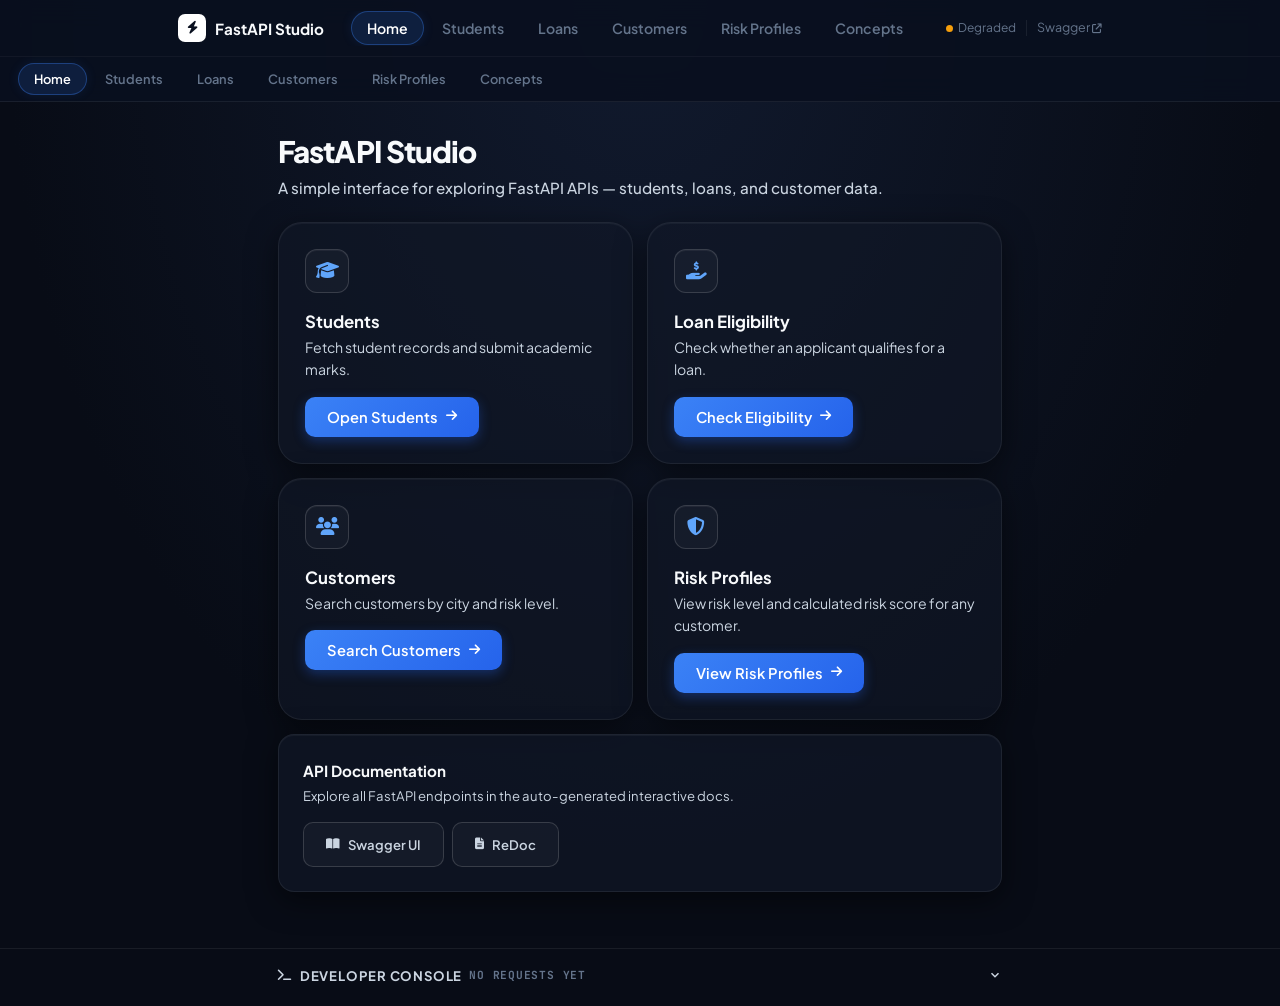
==== index.html @ ebd5e978 "Initial commit: FastAPI Studio with polished frontend" ====
<!DOCTYPE html>
<html lang="en">
<head>
  <meta charset="UTF-8">
  <meta name="viewport" content="width=device-width, initial-scale=1.0">
  <title>FastAPI Studio</title>
  <link rel="stylesheet" href="https://cdnjs.cloudflare.com/ajax/libs/font-awesome/6.5.1/css/all.min.css">
  <link rel="stylesheet" href="style.css">
  <style>
    /* Layout helpers — scoped here to avoid CSS file bloat */
    .container { max-width: 760px; margin: 0 auto; padding: 0 18px; }
    .container-wide { max-width: 960px; margin: 0 auto; padding: 0 18px; }
    .main { padding: 32px 0 56px; }
    .page-head { margin-bottom: 22px; }

    /* Two-column grid used on home & concepts */
    .grid-2 { display: grid; grid-template-columns: 1fr 1fr; gap: 14px; }
    @media (max-width: 600px) { .grid-2 { grid-template-columns: 1fr; } }

    /* Stacked sections with gap */
    .stack > * + * { margin-top: 14px; }
    .stack-lg > * + * { margin-top: 22px; }

    /* Nav scrollable on mobile */
    .nav-scroll { overflow-x: auto; display: flex; gap: 2px; padding-bottom: 1px; }
    .nav-scroll::-webkit-scrollbar { display: none; }

    /* Student dual-card layout */
    .students-grid { display: grid; grid-template-columns: 1fr 1fr; gap: 14px; align-items: start; }
    @media (max-width: 640px) { .students-grid { grid-template-columns: 1fr; } }

    /* Loan layout — form left, result right on wide, stacked on small */
    .loan-layout { display: grid; grid-template-columns: 1fr 300px; gap: 14px; align-items: start; }
    @media (max-width: 680px) { .loan-layout { grid-template-columns: 1fr; } }

    /* Inline chips row */
    .chips-row { display: flex; flex-wrap: wrap; align-items: center; gap: 6px; margin-top: 12px; }
    .chips-label { font-size: 0.75rem; color: var(--text-3); }

    /* Stat row inside result cards */
    .stat-row { display: grid; grid-template-columns: 1fr 1fr; gap: 8px; margin-top: 12px; }
    @media (max-width: 400px) { .stat-row { grid-template-columns: 1fr; } }
    .stat-item { background: rgba(255,255,255,.04); border: 1px solid var(--border); border-radius: var(--radius-sm); padding: 8px 12px; }
    .stat-item .stat-label { font-size: 0.72rem; color: var(--text-3); margin-bottom: 2px; }
    .stat-item .stat-value { font-size: 0.92rem; font-weight: 700; color: var(--text-1); font-family: 'JetBrains Mono', monospace; }

    /* Concepts badges row */
    .status-badges { display: flex; flex-wrap: wrap; gap: 6px; margin-top: 8px; }

    /* Dev console */
    .dev-console { border-top: 1px solid var(--border); }
    .dev-console-inner { max-width: 760px; margin: 0 auto; padding: 14px 18px 18px; }

    /* Customer results grid */
    .customer-grid { display: grid; grid-template-columns: repeat(auto-fill, minmax(210px, 1fr)); gap: 10px; margin-top: 12px; }

    /* Empty placeholder */
    .empty-state { text-align: center; padding: 28px 20px; color: var(--text-3); font-size: 0.85rem; }
    .empty-state i { font-size: 1.6rem; display: block; margin-bottom: 8px; }
  </style>
</head>
<body>

<!-- ══════════════════════════════════════════════════════════════════════ -->
<!-- NAVIGATION                                                            -->
<!-- ══════════════════════════════════════════════════════════════════════ -->
<header style="border-bottom:1px solid var(--border); background:rgba(9,16,31,.92); backdrop-filter:blur(14px); position:sticky; top:0; z-index:40;">
  <div class="container-wide" style="display:flex; align-items:center; justify-content:space-between; height:56px; gap:12px;">

    <!-- Brand -->
    <button onclick="goTo('home')" style="display:flex;align-items:center;gap:9px;background:none;border:none;cursor:pointer;flex-shrink:0;">
      <span style="width:28px;height:28px;background:#fff;border-radius:7px;display:flex;align-items:center;justify-content:center;">
        <i class="fas fa-bolt" style="font-size:.8rem;color:#09101f;"></i>
      </span>
      <span style="font-weight:700;font-size:.95rem;color:var(--text-1);">FastAPI Studio</span>
    </button>

    <!-- Nav links (desktop) -->
    <nav class="nav-scroll" style="flex:1; justify-content:center; display:flex;" id="main-nav">
      <button class="nav-link active" onclick="goTo('home')"      id="nl-home">Home</button>
      <button class="nav-link"        onclick="goTo('students')"  id="nl-students">Students</button>
      <button class="nav-link"        onclick="goTo('loans')"     id="nl-loans">Loans</button>
      <button class="nav-link"        onclick="goTo('customers')" id="nl-customers">Customers</button>
      <button class="nav-link"        onclick="goTo('risk')"      id="nl-risk">Risk Profiles</button>
      <button class="nav-link"        onclick="goTo('concepts')"  id="nl-concepts">Concepts</button>
    </nav>

    <!-- Right: status + doc links -->
    <div style="display:flex;align-items:center;gap:10px;flex-shrink:0;">
      <div style="display:flex;align-items:center;gap:5px;font-size:.75rem;color:var(--text-3);">
        <span id="status-dot" style="width:7px;height:7px;border-radius:50%;background:var(--text-3);flex-shrink:0;"></span>
        <span id="status-label" class="hide-mobile">Checking…</span>
      </div>
      <div style="width:1px;height:16px;background:var(--border);"></div>
      <a href="/docs"   target="_blank" style="font-size:.78rem;color:var(--text-3);white-space:nowrap;" onmouseover="this.style.color='var(--text-1)'" onmouseout="this.style.color='var(--text-3)'">Swagger <i class="fas fa-arrow-up-right-from-square" style="font-size:.6rem;"></i></a>
      <a href="/redoc"  target="_blank" style="font-size:.78rem;color:var(--text-3);white-space:nowrap;display:none;" id="redoc-link" onmouseover="this.style.color='var(--text-1)'" onmouseout="this.style.color='var(--text-3)'">ReDoc <i class="fas fa-arrow-up-right-from-square" style="font-size:.6rem;"></i></a>
    </div>
  </div>

  <!-- Mobile nav scroll row -->
  <div style="border-top:1px solid rgba(255,255,255,.04);">
    <div style="overflow-x:auto;display:flex;gap:2px;padding:6px 18px;" id="mobile-nav">
      <button class="nav-link active" onclick="goTo('home')"      id="mnl-home"      style="font-size:.8rem;">Home</button>
      <button class="nav-link"        onclick="goTo('students')"  id="mnl-students"  style="font-size:.8rem;">Students</button>
      <button class="nav-link"        onclick="goTo('loans')"     id="mnl-loans"     style="font-size:.8rem;">Loans</button>
      <button class="nav-link"        onclick="goTo('customers')" id="mnl-customers" style="font-size:.8rem;">Customers</button>
      <button class="nav-link"        onclick="goTo('risk')"      id="mnl-risk"      style="font-size:.8rem;">Risk Profiles</button>
      <button class="nav-link"        onclick="goTo('concepts')"  id="mnl-concepts"  style="font-size:.8rem;">Concepts</button>
    </div>
  </div>
</header>

<!-- ══════════════════════════════════════════════════════════════════════ -->
<!-- MAIN CONTENT                                                          -->
<!-- ══════════════════════════════════════════════════════════════════════ -->
<main class="main">

  <!-- ─────────────────────────────────────────────────────────────────── -->
  <!-- PAGE: HOME                                                          -->
  <!-- ─────────────────────────────────────────────────────────────────── -->
  <div class="page active" id="page-home">
    <div class="container">
      <div class="page-head">
        <h1 class="page-heading">FastAPI Studio</h1>
        <p class="page-subtitle">A simple interface for exploring FastAPI APIs — students, loans, and customer data.</p>
      </div>

      <div class="grid-2">
        <!-- Students -->
        <div class="home-card">
          <div class="home-card-icon"><i class="fas fa-graduation-cap"></i></div>
          <div>
            <h3>Students</h3>
            <p>Fetch student records and submit academic marks.</p>
          </div>
          <button class="btn btn-primary" onclick="goTo('students')" style="align-self:flex-start;">Open Students <i class="fas fa-arrow-right" style="font-size:.8rem;"></i></button>
        </div>

        <!-- Loans -->
        <div class="home-card">
          <div class="home-card-icon"><i class="fas fa-hand-holding-dollar"></i></div>
          <div>
            <h3>Loan Eligibility</h3>
            <p>Check whether an applicant qualifies for a loan.</p>
          </div>
          <button class="btn btn-primary" onclick="goTo('loans')" style="align-self:flex-start;">Check Eligibility <i class="fas fa-arrow-right" style="font-size:.8rem;"></i></button>
        </div>

        <!-- Customers -->
        <div class="home-card">
          <div class="home-card-icon"><i class="fas fa-users"></i></div>
          <div>
            <h3>Customers</h3>
            <p>Search customers by city and risk level.</p>
          </div>
          <button class="btn btn-primary" onclick="goTo('customers')" style="align-self:flex-start;">Search Customers <i class="fas fa-arrow-right" style="font-size:.8rem;"></i></button>
        </div>

        <!-- Risk Profiles -->
        <div class="home-card">
          <div class="home-card-icon"><i class="fas fa-shield-halved"></i></div>
          <div>
            <h3>Risk Profiles</h3>
            <p>View risk level and calculated risk score for any customer.</p>
          </div>
          <button class="btn btn-primary" onclick="goTo('risk')" style="align-self:flex-start;">View Risk Profiles <i class="fas fa-arrow-right" style="font-size:.8rem;"></i></button>
        </div>
      </div>

      <!-- API Docs card -->
      <div class="card" style="margin-top:14px;display:flex;align-items:center;justify-content:space-between;gap:16px;flex-wrap:wrap;">
        <div>
          <div style="font-size:.95rem;font-weight:700;color:var(--text-1);">API Documentation</div>
          <div style="font-size:.82rem;color:var(--text-2);margin-top:2px;">Explore all FastAPI endpoints in the auto-generated interactive docs.</div>
        </div>
        <div style="display:flex;gap:8px;flex-shrink:0;">
          <a href="/docs"  target="_blank" class="btn btn-secondary" style="font-size:.82rem;"><i class="fas fa-book-open" style="font-size:.75rem;"></i> Swagger UI</a>
          <a href="/redoc" target="_blank" class="btn btn-secondary" style="font-size:.82rem;"><i class="fas fa-file-lines" style="font-size:.75rem;"></i> ReDoc</a>
        </div>
      </div>
    </div>
  </div>

  <!-- ─────────────────────────────────────────────────────────────────── -->
  <!-- PAGE: STUDENTS                                                      -->
  <!-- ─────────────────────────────────────────────────────────────────── -->
  <div class="page" id="page-students">
    <div class="container">
      <div class="page-head">
        <h1 class="page-heading">Students</h1>
        <p class="page-subtitle">Search student records and update academic marks.</p>
      </div>

      <div class="students-grid">

        <!-- Find Student card -->
        <div class="card stack">
          <div style="font-size:.95rem;font-weight:700;color:var(--text-1);">Find Student</div>

          <div class="field">
            <label class="label" for="s-find-id">Student ID</label>
            <input id="s-find-id" class="input" type="text" value="S001" placeholder="e.g. S001" autocomplete="off">
          </div>

          <div class="chips-row" style="margin-top:4px;">
            <span class="chips-label">Try:</span>
            <button class="chip" onclick="quickFind('S001')">S001</button>
            <button class="chip" onclick="quickFind('S002')">S002</button>
            <button class="chip" onclick="quickFind('S003')">S003</button>
            <button class="chip" onclick="quickFind('S004')">S004</button>
          </div>

          <button class="btn btn-primary btn-full" id="btn-find" onclick="doFindStudent()">
            <i class="fas fa-search" style="font-size:.8rem;"></i> Find Student
          </button>

          <!-- Result -->
          <div id="result-find"></div>
        </div>

        <!-- Update Marks card -->
        <div class="card stack">
          <div style="font-size:.95rem;font-weight:700;color:var(--text-1);">Update Marks</div>

          <div class="field-row">
            <div class="field">
              <label class="label" for="s-upd-id">Student ID</label>
              <input id="s-upd-id" class="input" type="text" value="S001" placeholder="e.g. S001" autocomplete="off">
            </div>
            <div class="field">
              <label class="label" for="s-upd-subj">Subject</label>
              <input id="s-upd-subj" class="input" type="text" value="Mathematics" placeholder="e.g. Mathematics">
            </div>
          </div>

          <div class="field">
            <label class="label" for="s-upd-marks">Marks <span style="color:var(--text-3);font-weight:400;">(0–100)</span></label>
            <input id="s-upd-marks" class="input" type="number" value="90" min="0" max="200" placeholder="0–100">
          </div>

          <button class="btn btn-primary btn-full" id="btn-update" onclick="doUpdateMarks()">
            <i class="fas fa-check" style="font-size:.8rem;"></i> Submit Marks
          </button>

          <!-- Result -->
          <div id="result-update"></div>
        </div>

      </div>
    </div>
  </div>

  <!-- ─────────────────────────────────────────────────────────────────── -->
  <!-- PAGE: LOANS                                                         -->
  <!-- ─────────────────────────────────────────────────────────────────── -->
  <div class="page" id="page-loans">
    <div class="container">
      <div class="page-head">
        <h1 class="page-heading">Loan Eligibility</h1>
        <p class="page-subtitle">Enter the applicant's information to check eligibility.</p>
      </div>

      <div class="loan-layout">
        <!-- Form card -->
        <div class="card stack">
          <div class="field">
            <label class="label" for="l-name">Applicant Name</label>
            <input id="l-name" class="input" type="text" value="Jane Doe" placeholder="Full name">
          </div>

          <div class="field-row">
            <div class="field">
              <label class="label" for="l-age">Age</label>
              <input id="l-age" class="input" type="number" value="28" min="1" max="120" placeholder="Years">
            </div>
            <div class="field">
              <label class="label" for="l-emp">Employment <span style="color:var(--text-3);font-weight:400;">(yrs)</span></label>
              <input id="l-emp" class="input" type="number" value="4" min="0" max="60" placeholder="Years">
            </div>
          </div>

          <div class="field-row">
            <div class="field">
              <label class="label" for="l-income">Annual Income ($)</label>
              <input id="l-income" class="input" type="number" value="75000" min="0" step="1000" placeholder="e.g. 75000">
            </div>
            <div class="field">
              <label class="label" for="l-amount">Loan Amount ($)</label>
              <input id="l-amount" class="input" type="number" value="25000" min="0" step="500" placeholder="e.g. 25000">
            </div>
          </div>

          <div class="chips-row">
            <span class="chips-label">Quick test:</span>
            <button class="chip" onclick="loanPreset(80000,3,26)">Eligible profile</button>
            <button class="chip" onclick="loanPreset(35000,1,20)">Ineligible profile</button>
          </div>

          <button class="btn btn-primary btn-full" id="btn-loan" onclick="doLoanCheck()">
            <i class="fas fa-calculator" style="font-size:.8rem;"></i> Check Eligibility
          </button>
        </div>

        <!-- Right column: result + criteria -->
        <div class="stack">
          <!-- Result -->
          <div id="result-loan">
            <div class="empty-state">
              <i class="fas fa-calculator"></i>
              Fill in the form and click<br><strong>Check Eligibility</strong>.
            </div>
          </div>

          <!-- Eligibility criteria collapsible -->
          <div class="card" style="padding:14px 16px;">
            <button class="collapsible-toggle" onclick="toggleCollapsible('criteria-body', this)">
              <span>Eligibility Criteria</span>
              <svg width="14" height="14" viewBox="0 0 24 24" fill="none" stroke="currentColor" stroke-width="2.5"><path d="M6 9l6 6 6-6"/></svg>
            </button>
            <div class="collapsible-body" id="criteria-body">
              <div style="display:flex;flex-direction:column;gap:6px;margin-top:4px;">
                <div style="display:flex;justify-content:space-between;font-size:.82rem;color:var(--text-2);">
                  <span>Income</span><span style="font-family:'JetBrains Mono',monospace;color:var(--text-1);">&gt; $50,000</span>
                </div>
                <div style="display:flex;justify-content:space-between;font-size:.82rem;color:var(--text-2);">
                  <span>Employment</span><span style="font-family:'JetBrains Mono',monospace;color:var(--text-1);">&gt; 2 years</span>
                </div>
                <div style="display:flex;justify-content:space-between;font-size:.82rem;color:var(--text-2);">
                  <span>Age</span><span style="font-family:'JetBrains Mono',monospace;color:var(--text-1);">&ge; 21 years</span>
                </div>
              </div>
            </div>
          </div>
        </div>
      </div>
    </div>
  </div>

  <!-- ─────────────────────────────────────────────────────────────────── -->
  <!-- PAGE: CUSTOMERS                                                     -->
  <!-- ─────────────────────────────────────────────────────────────────── -->
  <div class="page" id="page-customers">
    <div class="container">
      <div class="page-head">
        <h1 class="page-heading">Customers</h1>
        <p class="page-subtitle">Search and browse customer records by location and risk level.</p>
      </div>

      <div class="stack-lg">

        <!-- ── Find Customers card ──────────────────────────────────────── -->
        <div class="card stack">
          <div>
            <div style="font-size:.95rem;font-weight:700;color:var(--text-1);">Find Customers</div>
            <div style="font-size:.82rem;color:var(--text-2);margin-top:3px;">Search by city and risk level.</div>
          </div>

          <div class="field-row">
            <div class="field">
              <label class="label" for="c-city">City</label>
              <select id="c-city" class="input">
                <option value="Chicago">Chicago</option>
                <option value="New York">New York</option>
                <option value="Los Angeles">Los Angeles</option>
                <option value="Chicago1">Chicago1</option>
                <option value="Chicago2">Chicago2</option>
              </select>
            </div>
            <div class="field">
              <label class="label" for="c-risk">Risk Level</label>
              <select id="c-risk" class="input">
                <option value="high">High</option>
                <option value="medium">Medium</option>
                <option value="low">Low</option>
              </select>
            </div>
          </div>

          <div class="chips-row">
            <span class="chips-label">Quick filters:</span>
            <button class="chip" onclick="customerPreset('Chicago','high')">Chicago · High Risk</button>
            <button class="chip" onclick="customerPreset('New York','low')">New York · Low Risk</button>
            <button class="chip" onclick="customerPreset('Los Angeles','medium')">Los Angeles · Medium Risk</button>
          </div>

          <button class="btn btn-primary btn-full" id="btn-customers" onclick="doSearchCustomers()">
            <i class="fas fa-search" style="font-size:.8rem;"></i> Search Customers
          </button>

          <!-- Customer results -->
          <div id="result-customers"></div>
        </div>

        <!-- ── Customer Risk Profile card ──────────────────────────────── -->
        <div class="card stack">
          <div>
            <div style="font-size:.95rem;font-weight:700;color:var(--text-1);">Customer Risk Profile</div>
            <div style="font-size:.82rem;color:var(--text-2);margin-top:3px;">Enter a customer ID to view their risk information.</div>
          </div>

          <div class="field">
            <label class="label" for="c-id">Customer ID</label>
            <input id="c-id" class="input" type="number" value="101" min="1" placeholder="e.g. 101" style="max-width:180px;">
          </div>

          <div class="chips-row" style="margin-top:0;">
            <span class="chips-label">Examples:</span>
            <button class="chip" onclick="riskPreset(101)">101 · Alice</button>
            <button class="chip" onclick="riskPreset(102)">102 · Bob</button>
            <button class="chip" onclick="riskPreset(103)">103 · Charlie</button>
          </div>

          <button class="btn btn-primary" id="btn-risk" onclick="doViewRisk()" style="align-self:flex-start;">
            <i class="fas fa-id-card" style="font-size:.8rem;"></i> View Profile
          </button>

          <!-- Risk result -->
          <div id="result-risk"></div>
        </div>

      </div>
    </div>
  </div>

  <!-- ─────────────────────────────────────────────────────────────────── -->
  <!-- PAGE: CONCEPTS                                                      -->
  <!-- ─────────────────────────────────────────────────────────────────── -->
  <div class="page" id="page-concepts">
    <div class="container">
      <div class="page-head">
        <h1 class="page-heading">FastAPI Concepts</h1>
        <p class="page-subtitle">Learn how FastAPI handles requests, validation, parameters, and responses.</p>
      </div>

      <div class="stack">
        <!-- Path parameters -->
        <div class="card">
          <div style="font-weight:700;color:var(--text-1);margin-bottom:6px;">Path Parameters</div>
          <p style="font-size:.87rem;color:var(--text-2);line-height:1.6;">
            Path parameters are values embedded directly in the URL and used to identify a specific resource.
            For example, <code>/students/S001</code> uses <code>S001</code> as a path parameter.
          </p>
          <div style="margin-top:10px;background:rgba(255,255,255,.03);border:1px solid var(--border);border-radius:8px;padding:10px 14px;font-family:'JetBrains Mono',monospace;font-size:.8rem;color:#7dd3fc;">
            @app.get("/students/{student_id}")<br>
            def get_student(student_id: str): ...
          </div>
        </div>

        <!-- Query parameters -->
        <div class="card">
          <div style="font-weight:700;color:var(--text-1);margin-bottom:6px;">Query Parameters</div>
          <p style="font-size:.87rem;color:var(--text-2);line-height:1.6;">
            Query parameters appear after <code>?</code> in the URL and are used for filtering or searching.
            For example, <code>/customers?city=Chicago&amp;risk_level=high</code>.
          </p>
          <div style="margin-top:10px;background:rgba(255,255,255,.03);border:1px solid var(--border);border-radius:8px;padding:10px 14px;font-family:'JetBrains Mono',monospace;font-size:.8rem;color:#7dd3fc;">
            @app.get("/customers")<br>
            def get_customers(city: str, risk_level: str): ...
          </div>
        </div>

        <!-- Pydantic validation -->
        <div class="card">
          <div style="font-weight:700;color:var(--text-1);margin-bottom:6px;">Request Validation with Pydantic</div>
          <p style="font-size:.87rem;color:var(--text-2);line-height:1.6;">
            FastAPI uses Python type hints and Pydantic models to automatically validate incoming JSON bodies.
            If a required field is missing or has the wrong type, FastAPI returns a clear error response.
          </p>
          <div style="margin-top:10px;background:rgba(255,255,255,.03);border:1px solid var(--border);border-radius:8px;padding:10px 14px;font-family:'JetBrains Mono',monospace;font-size:.8rem;color:#7dd3fc;">
            class LoanApplication(BaseModel):<br>
            &nbsp;&nbsp;name: str<br>
            &nbsp;&nbsp;age: int<br>
            &nbsp;&nbsp;income: float
          </div>
        </div>

        <!-- HTTP Status Codes -->
        <div class="card">
          <div style="font-weight:700;color:var(--text-1);margin-bottom:6px;">HTTP Status Codes</div>
          <p style="font-size:.87rem;color:var(--text-2);line-height:1.6;">
            FastAPI returns standard HTTP status codes to communicate the result of every request.
          </p>
          <div class="status-badges" style="margin-top:10px;">
            <span class="badge badge-green"><i class="fas fa-check" style="font-size:.65rem;"></i> 200 OK</span>
            <span class="badge badge-amber">400 Bad Request</span>
            <span class="badge badge-red">404 Not Found</span>
            <span class="badge badge-red">500 Server Error</span>
          </div>
          <p style="font-size:.82rem;color:var(--text-3);margin-top:8px;">
            You can trigger these in the Students page — try submitting marks &gt; 100, or looking up a non-existent student ID.
          </p>
        </div>

        <!-- Auto docs -->
        <div class="card">
          <div style="font-weight:700;color:var(--text-1);margin-bottom:6px;">Automatic API Documentation</div>
          <p style="font-size:.87rem;color:var(--text-2);line-height:1.6;">
            FastAPI automatically generates interactive Swagger UI documentation from your code — no extra configuration needed. 
            Every endpoint, parameter, and response schema is visible and testable at <code>/docs</code>.
          </p>
          <div style="margin-top:12px;">
            <a href="/docs" target="_blank" class="btn btn-primary" style="font-size:.85rem;">Open Swagger Docs <i class="fas fa-arrow-up-right-from-square" style="font-size:.7rem;"></i></a>
          </div>
        </div>
      </div>
    </div>
  </div>

</main>

<!-- ══════════════════════════════════════════════════════════════════════ -->
<!-- DEVELOPER CONSOLE (collapsed by default)                             -->
<!-- ══════════════════════════════════════════════════════════════════════ -->
<div class="dev-console">
  <div class="dev-console-inner">
    <button class="collapsible-toggle" id="dev-toggle-btn" onclick="toggleCollapsible('dev-body', this)">
      <span style="display:flex;align-items:center;gap:7px;">
        <i class="fas fa-terminal" style="font-size:.75rem;"></i>
        Developer Console
        <span id="dev-badge" style="font-family:'JetBrains Mono',monospace;font-size:.7rem;color:var(--text-3);">No requests yet</span>
      </span>
      <svg width="14" height="14" viewBox="0 0 24 24" fill="none" stroke="currentColor" stroke-width="2.5"><path d="M6 9l6 6 6-6"/></svg>
    </button>

    <div class="collapsible-body" id="dev-body">
      <div style="margin-top:4px;display:flex;justify-content:space-between;align-items:center;flex-wrap:wrap;gap:6px;">
        <div style="font-family:'JetBrains Mono',monospace;font-size:.75rem;color:var(--text-3);" id="dev-summary">–</div>
        <button onclick="devCopyCurl()" style="font-size:.75rem;color:var(--text-3);background:none;border:none;cursor:pointer;display:flex;align-items:center;gap:4px;" id="btn-copy-curl"
          onmouseover="this.style.color='var(--text-1)'" onmouseout="this.style.color='var(--text-3)'">
          <i class="fas fa-copy" style="font-size:.7rem;"></i> Copy cURL
        </button>
      </div>

      <div style="display:grid;grid-template-columns:1fr 1fr;gap:10px;margin-top:10px;">
        <div>
          <div style="font-size:.7rem;color:var(--text-3);font-weight:600;text-transform:uppercase;letter-spacing:.05em;margin-bottom:5px;">cURL Command</div>
          <pre id="dev-curl">–</pre>
        </div>
        <div>
          <div style="font-size:.7rem;color:var(--text-3);font-weight:600;text-transform:uppercase;letter-spacing:.05em;margin-bottom:5px;">JSON Response</div>
          <pre id="dev-response" style="color:#86efac;">–</pre>
        </div>
      </div>
    </div>
  </div>
</div>

<script src="app.js"></script>
</body>
</html>
---- style.css ----
@import url('https://fonts.googleapis.com/css2?family=Plus+Jakarta+Sans:wght@400;500;600;700;800&family=JetBrains+Mono:wght@400;500;600&display=swap');

/* ─── Modern Theme Variables ─────────────────────────────────────────────── */
:root {
  --bg:           #080c16;
  --bg-gradient:  radial-gradient(ellipse at top, #111a2e 0%, #080c16 70%);
  --surface:      rgba(17, 24, 39, 0.7);
  --surface-2:    rgba(31, 41, 55, 0.5);
  --border:       rgba(255, 255, 255, 0.07);
  --border-hi:    rgba(255, 255, 255, 0.15);
  --text-1:       #f8fafc;
  --text-2:       #cbd5e1;
  --text-3:       #64748b;
  --accent:       #3b82f6;
  --accent-glow:  rgba(59, 130, 246, 0.35);
  --green:        #10b981;
  --green-dim:    rgba(16, 185, 129, 0.08);
  --red:          #f43f5e;
  --red-dim:      rgba(244, 63, 94, 0.08);
  --amber:        #f59e0b;
  --amber-dim:    rgba(245, 158, 11, 0.08);
  --radius-sm:    10px;
  --radius:       16px;
  --radius-lg:    24px;
  --glow-shadow:  0 8px 30px rgba(0, 0, 0, 0.5);
  --inner-glow:   inset 0 1px 1px 0 rgba(255, 255, 255, 0.05);
}

/* ─── Reset & Base Styling ────────────────────────────────────────────────── */
*, *::before, *::after { box-sizing: border-box; margin: 0; padding: 0; }

body {
  font-family: 'Plus Jakarta Sans', system-ui, -apple-system, sans-serif;
  background: var(--bg);
  background-image: var(--bg-gradient);
  background-attachment: fixed;
  color: var(--text-1);
  min-height: 100vh;
  -webkit-font-smoothing: antialiased;
  font-size: 15px;
  line-height: 1.6;
}

code {
  font-family: 'JetBrains Mono', monospace;
  font-size: 0.85em;
  background: rgba(255, 255, 255, 0.06);
  padding: 2px 6px;
  border-radius: 6px;
  color: #38bdf8;
  border: 1px solid rgba(255, 255, 255, 0.04);
}

pre {
  font-family: 'JetBrains Mono', monospace;
  font-size: 0.8rem;
  background: #040811;
  border: 1px solid var(--border);
  border-radius: var(--radius-sm);
  padding: 14px;
  overflow-x: auto;
  color: #38bdf8;
  line-height: 1.6;
  max-height: 180px;
  box-shadow: inset 0 2px 4px rgba(0, 0, 0, 0.4);
}

a { color: inherit; text-decoration: none; }
button { cursor: pointer; font-family: inherit; }

/* ─── Scrollbar ──────────────────────────────────────────────────────────── */
::-webkit-scrollbar { width: 8px; height: 8px; }
::-webkit-scrollbar-track { background: var(--bg); }
::-webkit-scrollbar-thumb { background: #1e293b; border-radius: 9999px; border: 2px solid var(--bg); }
::-webkit-scrollbar-thumb:hover { background: #334155; }

/* ─── Card styling ───────────────────────────────────────────────────────── */
.card {
  background: var(--surface);
  backdrop-filter: blur(16px);
  -webkit-backdrop-filter: blur(16px);
  border: 1px solid var(--border);
  border-radius: var(--radius);
  padding: 24px;
  box-shadow: var(--glow-shadow), var(--inner-glow);
}

.card-hover {
  transition: border-color 0.25s cubic-bezier(0.4, 0, 0.2, 1), 
              box-shadow 0.25s cubic-bezier(0.4, 0, 0.2, 1), 
              transform 0.25s cubic-bezier(0.4, 0, 0.2, 1);
}
.card-hover:hover {
  border-color: rgba(255, 255, 255, 0.18);
  box-shadow: 0 12px 35px rgba(0, 0, 0, 0.6), var(--inner-glow);
  transform: translateY(-3px);
}

/* ─── Inputs & Form Fields ────────────────────────────────────────────────── */
.input {
  display: block;
  width: 100%;
  background: var(--surface-2);
  border: 1px solid var(--border);
  color: var(--text-1);
  border-radius: var(--radius-sm);
  padding: 11px 15px;
  font-size: 0.92rem;
  font-family: inherit;
  transition: border-color 0.2s, box-shadow 0.2s, background-color 0.2s;
  box-shadow: inset 0 1px 2px rgba(0, 0, 0, 0.2);
  appearance: none;
  -webkit-appearance: none;
}
.input::placeholder { color: var(--text-3); }
.input:hover {
  border-color: rgba(255, 255, 255, 0.15);
}
.input:focus {
  outline: none;
  border-color: var(--accent);
  background-color: rgba(31, 41, 55, 0.85);
  box-shadow: 0 0 0 4px rgba(59, 130, 246, 0.25), inset 0 1px 2px rgba(0, 0, 0, 0.1);
}
.input:disabled { opacity: .5; cursor: not-allowed; }

/* Custom select arrow styling */
select.input {
  background-image: url("data:image/svg+xml,%3Csvg xmlns='http://www.w3.org/2000/svg' fill='none' viewBox='0 0 24 24' stroke='%2394a3b8'%3E%3Cpath stroke-linecap='round' stroke-linejoin='round' stroke-width='2' d='M19 9l-7 7-7-7'/%3E%3C/svg%3E");
  background-repeat: no-repeat;
  background-position: right 14px center;
  background-size: 16px;
  padding-right: 42px;
  cursor: pointer;
}

/* ─── Buttons ────────────────────────────────────────────────────────────── */
.btn {
  display: inline-flex;
  align-items: center;
  justify-content: center;
  gap: 8px;
  font-family: inherit;
  font-weight: 600;
  font-size: 0.92rem;
  border-radius: var(--radius-sm);
  padding: 11px 22px;
  border: none;
  cursor: pointer;
  transition: all 0.2s cubic-bezier(0.4, 0, 0.2, 1);
  white-space: nowrap;
}
.btn:disabled { opacity: .55; cursor: not-allowed; transform: none !important; }
.btn-full { width: 100%; }

/* Primary — Sleek Blue Gradient */
.btn-primary {
  background: linear-gradient(135deg, #3b82f6 0%, #2563eb 100%);
  color: #ffffff;
  box-shadow: 0 4px 12px rgba(37, 99, 235, 0.35);
}
.btn-primary:hover:not(:disabled) {
  background: linear-gradient(135deg, #4f46e5 0%, #3b82f6 100%);
  transform: translateY(-2px);
  box-shadow: 0 6px 20px rgba(37, 99, 235, 0.5);
}
.btn-primary:active:not(:disabled) { transform: translateY(0); }

/* Secondary — Outlined */
.btn-secondary {
  background: rgba(255, 255, 255, 0.03);
  color: var(--text-2);
  border: 1px solid var(--border-hi);
}
.btn-secondary:hover:not(:disabled) {
  background: rgba(255, 255, 255, 0.08);
  color: var(--text-1);
  border-color: rgba(255, 255, 255, 0.3);
  transform: translateY(-1px);
}

/* ─── Chips ──────────────────────────────────────────────────────────────── */
.chip {
  display: inline-flex;
  align-items: center;
  gap: 4px;
  font-size: 0.76rem;
  font-weight: 600;
  padding: 4px 12px;
  border-radius: 20px;
  background: rgba(255, 255, 255, 0.04);
  border: 1px solid var(--border);
  color: var(--text-2);
  cursor: pointer;
  transition: all 0.2s ease;
  font-family: inherit;
  white-space: nowrap;
}
.chip:hover {
  background: rgba(59, 130, 246, 0.15);
  color: #60a5fa;
  border-color: rgba(59, 130, 246, 0.4);
}

/* ─── Badges / Tags ──────────────────────────────────────────────────────── */
.badge {
  display: inline-flex;
  align-items: center;
  gap: 4px;
  font-size: 0.72rem;
  font-weight: 700;
  padding: 3px 10px;
  border-radius: 20px;
  letter-spacing: .03em;
  text-transform: uppercase;
}
.badge-green  { background: var(--green-dim);  color: var(--green);  border: 1px solid rgba(16, 185, 129, 0.25); }
.badge-red    { background: var(--red-dim);    color: var(--red);    border: 1px solid rgba(244, 63, 94, 0.25); }
.badge-amber  { background: var(--amber-dim);  color: var(--amber);  border: 1px solid rgba(245, 158, 11, 0.25); }
.badge-blue   { background: var(--accent-dim); color: #60a5fa;       border: 1px solid rgba(59, 130, 246, 0.25); }
.badge-neutral{ background: rgba(255,255,255,0.05); color: var(--text-2); border: 1px solid var(--border); }

/* method badges */
.method-get  { background: rgba(56, 189, 248, 0.1);  color: #38bdf8;  border: 1px solid rgba(56, 189, 248, 0.22); font-family: 'JetBrains Mono', monospace; font-size: 0.72rem; padding: 3px 9px; border-radius: 6px; font-weight: 700; }
.method-post { background: rgba(16, 185, 129, 0.1);  color: #34d399;  border: 1px solid rgba(16, 185, 129, 0.22); font-family: 'JetBrains Mono', monospace; font-size: 0.72rem; padding: 3px 9px; border-radius: 6px; font-weight: 700; }

/* ─── Result Cards ───────────────────────────────────────────────────────── */
.result-success {
  background: linear-gradient(135deg, rgba(16, 185, 129, 0.07) 0%, rgba(16, 185, 129, 0.02) 100%);
  border: 1px solid rgba(16, 185, 129, 0.25);
  border-radius: var(--radius);
  padding: 18px;
  box-shadow: 0 10px 30px rgba(16, 185, 129, 0.05);
}
.result-error {
  background: linear-gradient(135deg, rgba(244, 63, 94, 0.07) 0%, rgba(244, 63, 94, 0.02) 100%);
  border: 1px solid rgba(244, 63, 94, 0.25);
  border-radius: var(--radius);
  padding: 18px;
  box-shadow: 0 10px 30px rgba(244, 63, 94, 0.05);
}
.result-neutral {
  background: linear-gradient(135deg, rgba(255, 255, 255, 0.02) 0%, rgba(255, 255, 255, 0.005) 100%);
  border: 1px solid var(--border);
  border-radius: var(--radius);
  padding: 18px;
}

/* ─── Labels ─────────────────────────────────────────────────────────────── */
.label {
  display: block;
  font-size: 0.84rem;
  font-weight: 600;
  color: var(--text-2);
  margin-bottom: 7px;
  letter-spacing: 0.01em;
}

/* ─── Form layouts ───────────────────────────────────────────────────────── */
.field { display: flex; flex-direction: column; gap: 0; }
.field + .field { margin-top: 16px; }
.field-row { display: grid; grid-template-columns: 1fr 1fr; gap: 16px; }
@media (max-width: 520px) { .field-row { grid-template-columns: 1fr; } }

/* ─── Navigation links ────────────────────────────────────────────────────── */
.nav-link {
  font-size: 0.88rem;
  font-weight: 600;
  color: var(--text-3);
  padding: 7px 15px;
  border-radius: 20px;
  border: 1px solid transparent;
  background: transparent;
  cursor: pointer;
  transition: all 0.2s cubic-bezier(0.4, 0, 0.2, 1);
  white-space: nowrap;
}
.nav-link:hover {
  color: var(--text-1);
  background: rgba(255, 255, 255, 0.04);
}
.nav-link.active {
  color: #ffffff;
  background: rgba(59, 130, 246, 0.15);
  border-color: rgba(59, 130, 246, 0.35);
  box-shadow: 0 0 12px rgba(59, 130, 246, 0.1);
}

/* ─── Page transition animation ──────────────────────────────────────────── */
.page { display: none; }
.page.active {
  display: block;
  animation: pageIn 0.35s cubic-bezier(0.16, 1, 0.3, 1) forwards;
}
@keyframes pageIn {
  from { opacity: 0; transform: translateY(8px); }
  to   { opacity: 1; transform: translateY(0); }
}

/* ─── Section Header ─────────────────────────────────────────────────────── */
.page-heading {
  font-size: 1.85rem;
  font-weight: 800;
  color: var(--text-1);
  letter-spacing: -.03em;
  line-height: 1.2;
}
.page-subtitle {
  color: var(--text-2);
  font-size: 0.95rem;
  margin-top: 6px;
  font-weight: 500;
}

/* ─── Score bar progress ─────────────────────────────────────────────────── */
.score-bar-track {
  width: 100%;
  height: 8px;
  background: rgba(255, 255, 255, 0.08);
  border-radius: 9999px;
  overflow: hidden;
}
.score-bar-fill {
  height: 100%;
  border-radius: 9999px;
  background: linear-gradient(90deg, #3b82f6 0%, #10b981 100%);
  transition: width 0.6s cubic-bezier(0.16, 1, 0.3, 1);
}

/* ─── Divider ────────────────────────────────────────────────────────────── */
.divider { border: none; border-top: 1px solid var(--border); margin: 18px 0; }

/* ─── Collapsible Accordion ──────────────────────────────────────────────── */
.collapsible-toggle {
  display: flex;
  align-items: center;
  justify-content: space-between;
  width: 100%;
  background: transparent;
  border: none;
  color: var(--text-2);
  font-size: 0.82rem;
  font-weight: 700;
  font-family: inherit;
  cursor: pointer;
  padding: 4px 0;
  transition: color 0.15s;
  text-transform: uppercase;
  letter-spacing: .06em;
}
.collapsible-toggle:hover { color: var(--text-1); }
.collapsible-toggle svg { transition: transform 0.25s cubic-bezier(0.16, 1, 0.3, 1); }
.collapsible-toggle.open svg { transform: rotate(180deg); }
.collapsible-body { display: none; margin-top: 14px; }
.collapsible-body.open { display: block; animation: slideDown 0.25s ease-out; }

@keyframes slideDown {
  from { opacity: 0; transform: translateY(-5px); }
  to   { opacity: 1; transform: translateY(0); }
}

/* ─── Home card ──────────────────────────────────────────────────────────── */
.home-card {
  background: rgba(17, 24, 39, 0.6);
  backdrop-filter: blur(12px);
  border: 1px solid var(--border);
  border-radius: var(--radius-lg);
  padding: 26px;
  display: flex;
  flex-direction: column;
  gap: 16px;
  box-shadow: var(--glow-shadow), var(--inner-glow);
  transition: border-color 0.25s, box-shadow 0.25s, transform 0.25s;
}
.home-card:hover {
  border-color: rgba(255, 255, 255, 0.18);
  box-shadow: 0 12px 35px rgba(0, 0, 0, 0.6), var(--inner-glow);
  transform: translateY(-4px);
}
.home-card-icon {
  width: 44px; height: 44px;
  background: rgba(255, 255, 255, 0.03);
  border: 1px solid var(--border-hi);
  border-radius: 12px;
  display: flex; align-items: center; justify-content: center;
  font-size: 1.15rem;
  color: #60a5fa;
  flex-shrink: 0;
  box-shadow: inset 0 1px 0 rgba(255,255,255,0.05);
}
.home-card h3 { font-size: 1.05rem; font-weight: 700; color: var(--text-1); }
.home-card p  { font-size: 0.88rem; color: var(--text-2); line-height: 1.6; }

/* ─── Status indicator dot pulse ─────────────────────────────────────────── */
@keyframes statusPulse {
  0% { transform: scale(0.95); box-shadow: 0 0 0 0 rgba(16, 185, 129, 0.5); }
  70% { transform: scale(1); box-shadow: 0 0 0 6px rgba(16, 185, 129, 0); }
  100% { transform: scale(0.95); box-shadow: 0 0 0 0 rgba(16, 185, 129, 0); }
}
.pulse-green {
  animation: statusPulse 2s infinite;
}

@keyframes statusPulseAmber {
  0% { transform: scale(0.95); box-shadow: 0 0 0 0 rgba(245, 158, 11, 0.5); }
  70% { transform: scale(1); box-shadow: 0 0 0 6px rgba(245, 158, 11, 0); }
  100% { transform: scale(0.95); box-shadow: 0 0 0 0 rgba(245, 158, 11, 0); }
}
.pulse-amber {
  animation: statusPulseAmber 2s infinite;
}

@keyframes statusPulseRed {
  0% { transform: scale(0.95); box-shadow: 0 0 0 0 rgba(244, 63, 94, 0.5); }
  70% { transform: scale(1); box-shadow: 0 0 0 6px rgba(244, 63, 94, 0); }
  100% { transform: scale(0.95); box-shadow: 0 0 0 0 rgba(244, 63, 94, 0); }
}
.pulse-red {
  animation: statusPulseRed 2s infinite;
}
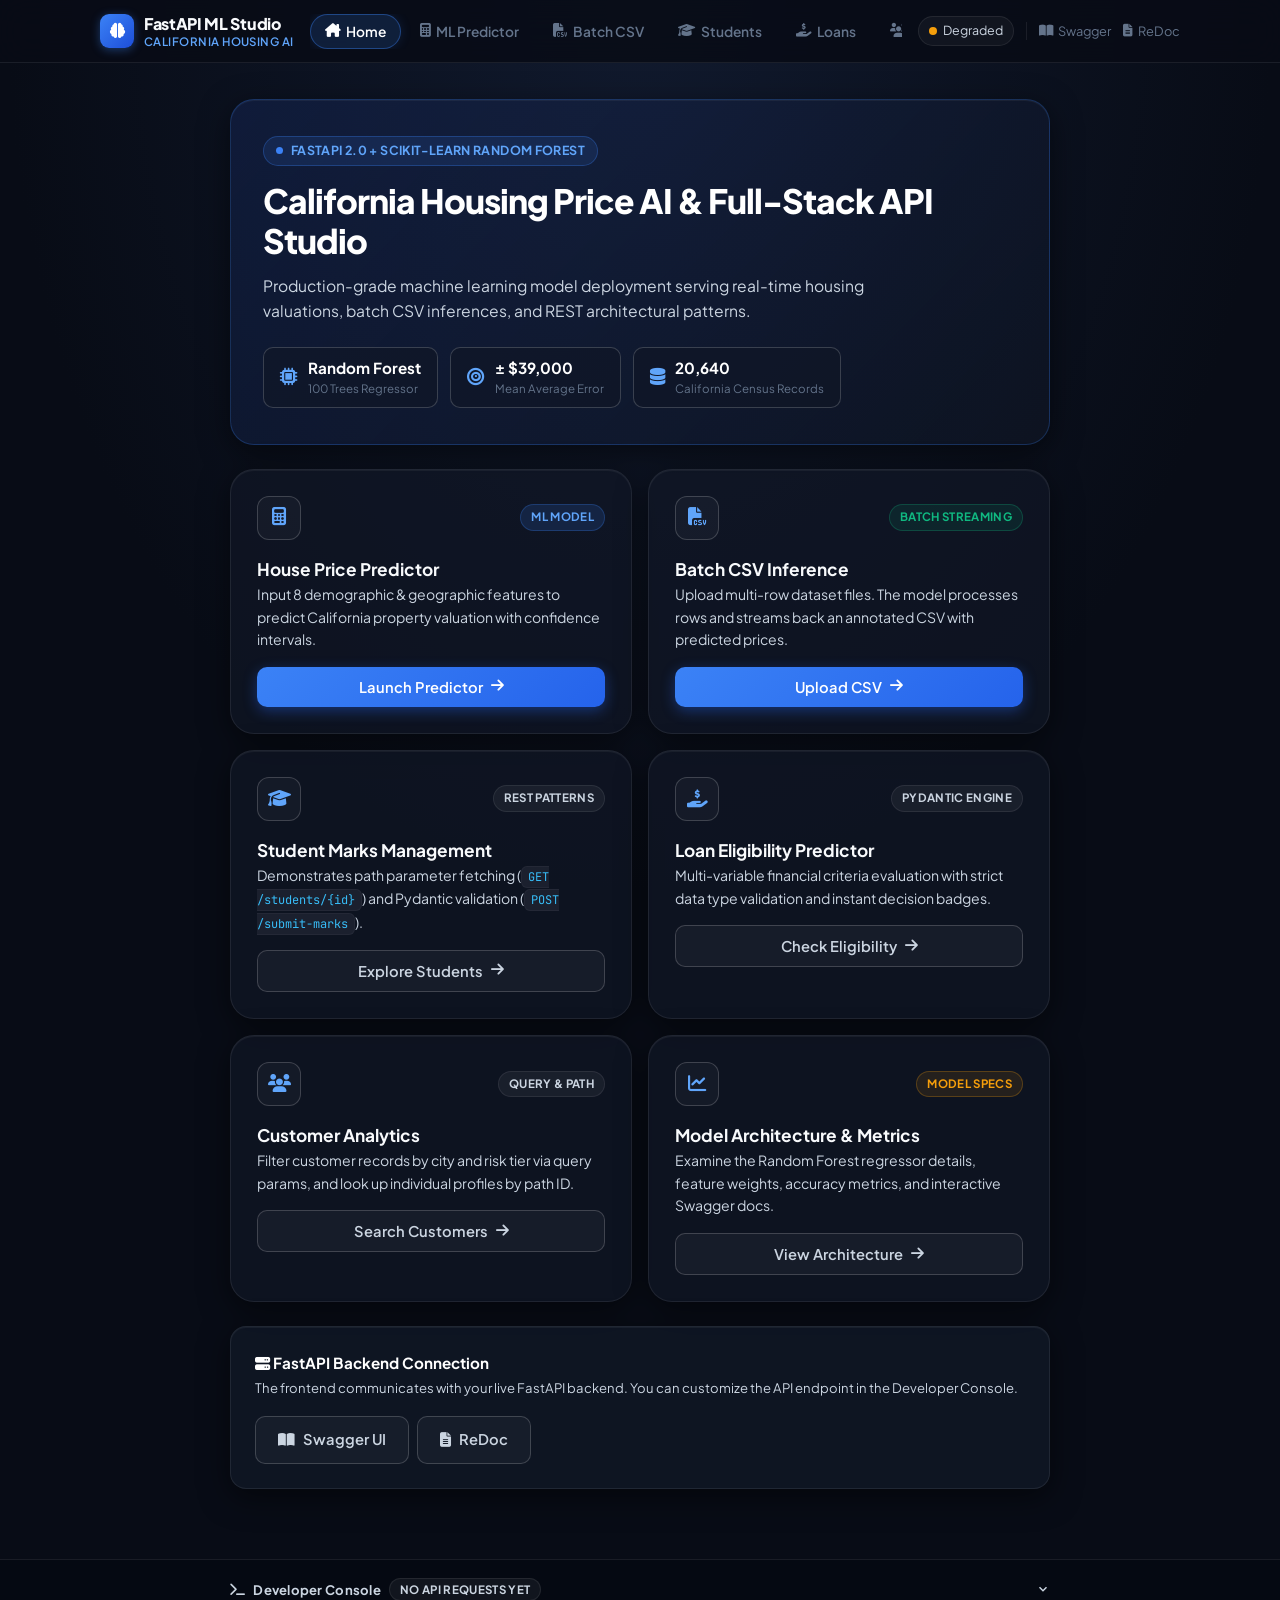
==== commit ab528ed8: "Ml model" ====
--- a/index.html
+++ b/index.html
@@ -3,224 +3,498 @@
 <head>
   <meta charset="UTF-8">
   <meta name="viewport" content="width=device-width, initial-scale=1.0">
-  <title>FastAPI Studio</title>
+  <title>FastAPI ML Studio | California Housing Price Predictor</title>
   <link rel="stylesheet" href="https://cdnjs.cloudflare.com/ajax/libs/font-awesome/6.5.1/css/all.min.css">
   <link rel="stylesheet" href="style.css">
-  <style>
-    /* Layout helpers — scoped here to avoid CSS file bloat */
-    .container { max-width: 760px; margin: 0 auto; padding: 0 18px; }
-    .container-wide { max-width: 960px; margin: 0 auto; padding: 0 18px; }
-    .main { padding: 32px 0 56px; }
-    .page-head { margin-bottom: 22px; }
-
-    /* Two-column grid used on home & concepts */
-    .grid-2 { display: grid; grid-template-columns: 1fr 1fr; gap: 14px; }
-    @media (max-width: 600px) { .grid-2 { grid-template-columns: 1fr; } }
-
-    /* Stacked sections with gap */
-    .stack > * + * { margin-top: 14px; }
-    .stack-lg > * + * { margin-top: 22px; }
-
-    /* Nav scrollable on mobile */
-    .nav-scroll { overflow-x: auto; display: flex; gap: 2px; padding-bottom: 1px; }
-    .nav-scroll::-webkit-scrollbar { display: none; }
-
-    /* Student dual-card layout */
-    .students-grid { display: grid; grid-template-columns: 1fr 1fr; gap: 14px; align-items: start; }
-    @media (max-width: 640px) { .students-grid { grid-template-columns: 1fr; } }
-
-    /* Loan layout — form left, result right on wide, stacked on small */
-    .loan-layout { display: grid; grid-template-columns: 1fr 300px; gap: 14px; align-items: start; }
-    @media (max-width: 680px) { .loan-layout { grid-template-columns: 1fr; } }
-
-    /* Inline chips row */
-    .chips-row { display: flex; flex-wrap: wrap; align-items: center; gap: 6px; margin-top: 12px; }
-    .chips-label { font-size: 0.75rem; color: var(--text-3); }
-
-    /* Stat row inside result cards */
-    .stat-row { display: grid; grid-template-columns: 1fr 1fr; gap: 8px; margin-top: 12px; }
-    @media (max-width: 400px) { .stat-row { grid-template-columns: 1fr; } }
-    .stat-item { background: rgba(255,255,255,.04); border: 1px solid var(--border); border-radius: var(--radius-sm); padding: 8px 12px; }
-    .stat-item .stat-label { font-size: 0.72rem; color: var(--text-3); margin-bottom: 2px; }
-    .stat-item .stat-value { font-size: 0.92rem; font-weight: 700; color: var(--text-1); font-family: 'JetBrains Mono', monospace; }
-
-    /* Concepts badges row */
-    .status-badges { display: flex; flex-wrap: wrap; gap: 6px; margin-top: 8px; }
-
-    /* Dev console */
-    .dev-console { border-top: 1px solid var(--border); }
-    .dev-console-inner { max-width: 760px; margin: 0 auto; padding: 14px 18px 18px; }
-
-    /* Customer results grid */
-    .customer-grid { display: grid; grid-template-columns: repeat(auto-fill, minmax(210px, 1fr)); gap: 10px; margin-top: 12px; }
-
-    /* Empty placeholder */
-    .empty-state { text-align: center; padding: 28px 20px; color: var(--text-3); font-size: 0.85rem; }
-    .empty-state i { font-size: 1.6rem; display: block; margin-bottom: 8px; }
-  </style>
 </head>
 <body>
 
 <!-- ══════════════════════════════════════════════════════════════════════ -->
-<!-- NAVIGATION                                                            -->
+<!-- NAVIGATION BAR                                                        -->
 <!-- ══════════════════════════════════════════════════════════════════════ -->
-<header style="border-bottom:1px solid var(--border); background:rgba(9,16,31,.92); backdrop-filter:blur(14px); position:sticky; top:0; z-index:40;">
-  <div class="container-wide" style="display:flex; align-items:center; justify-content:space-between; height:56px; gap:12px;">
+<header class="navbar">
+  <div class="container-wide nav-inner">
 
     <!-- Brand -->
-    <button onclick="goTo('home')" style="display:flex;align-items:center;gap:9px;background:none;border:none;cursor:pointer;flex-shrink:0;">
-      <span style="width:28px;height:28px;background:#fff;border-radius:7px;display:flex;align-items:center;justify-content:center;">
-        <i class="fas fa-bolt" style="font-size:.8rem;color:#09101f;"></i>
+    <button onclick="goTo('home')" class="brand-btn">
+      <span class="brand-icon">
+        <i class="fas fa-brain"></i>
       </span>
-      <span style="font-weight:700;font-size:.95rem;color:var(--text-1);">FastAPI Studio</span>
+      <div class="brand-text">
+        <span class="brand-title">FastAPI ML Studio</span>
+        <span class="brand-subtitle">California Housing AI</span>
+      </div>
     </button>
 
-    <!-- Nav links (desktop) -->
-    <nav class="nav-scroll" style="flex:1; justify-content:center; display:flex;" id="main-nav">
-      <button class="nav-link active" onclick="goTo('home')"      id="nl-home">Home</button>
-      <button class="nav-link"        onclick="goTo('students')"  id="nl-students">Students</button>
-      <button class="nav-link"        onclick="goTo('loans')"     id="nl-loans">Loans</button>
-      <button class="nav-link"        onclick="goTo('customers')" id="nl-customers">Customers</button>
-      <button class="nav-link"        onclick="goTo('risk')"      id="nl-risk">Risk Profiles</button>
-      <button class="nav-link"        onclick="goTo('concepts')"  id="nl-concepts">Concepts</button>
+    <!-- Navigation Links -->
+    <nav class="nav-links" id="main-nav">
+      <button class="nav-link active" onclick="goTo('home')"        id="nl-home"><i class="fas fa-house-chimney"></i> Home</button>
+      <button class="nav-link"        onclick="goTo('ml-predict')"  id="nl-ml-predict"><i class="fas fa-calculator"></i> ML Predictor</button>
+      <button class="nav-link"        onclick="goTo('batch-upload')" id="nl-batch-upload"><i class="fas fa-file-csv"></i> Batch CSV</button>
+      <button class="nav-link"        onclick="goTo('students')"    id="nl-students"><i class="fas fa-graduation-cap"></i> Students</button>
+      <button class="nav-link"        onclick="goTo('loans')"       id="nl-loans"><i class="fas fa-hand-holding-dollar"></i> Loans</button>
+      <button class="nav-link"        onclick="goTo('customers')"   id="nl-customers"><i class="fas fa-users"></i> Customers</button>
+      <button class="nav-link"        onclick="goTo('model-info')"  id="nl-model-info"><i class="fas fa-circle-info"></i> Model Specs</button>
     </nav>
 
-    <!-- Right: status + doc links -->
-    <div style="display:flex;align-items:center;gap:10px;flex-shrink:0;">
-      <div style="display:flex;align-items:center;gap:5px;font-size:.75rem;color:var(--text-3);">
-        <span id="status-dot" style="width:7px;height:7px;border-radius:50%;background:var(--text-3);flex-shrink:0;"></span>
-        <span id="status-label" class="hide-mobile">Checking…</span>
-      </div>
-      <div style="width:1px;height:16px;background:var(--border);"></div>
-      <a href="/docs"   target="_blank" style="font-size:.78rem;color:var(--text-3);white-space:nowrap;" onmouseover="this.style.color='var(--text-1)'" onmouseout="this.style.color='var(--text-3)'">Swagger <i class="fas fa-arrow-up-right-from-square" style="font-size:.6rem;"></i></a>
-      <a href="/redoc"  target="_blank" style="font-size:.78rem;color:var(--text-3);white-space:nowrap;display:none;" id="redoc-link" onmouseover="this.style.color='var(--text-1)'" onmouseout="this.style.color='var(--text-3)'">ReDoc <i class="fas fa-arrow-up-right-from-square" style="font-size:.6rem;"></i></a>
+    <!-- Status & Documentation Links -->
+    <div class="nav-right">
+      <div class="health-indicator" onclick="testConnection()" title="Click to test backend connection">
+        <span id="status-dot" class="status-dot"></span>
+        <span id="status-label">Checking...</span>
+      </div>
+      <div class="nav-divider"></div>
+      <a href="/docs" target="_blank" class="doc-link" title="Open Swagger UI API Documentation">
+        <i class="fas fa-book-open"></i> <span class="hide-mobile">Swagger</span>
+      </a>
+      <a href="/redoc" target="_blank" class="doc-link" title="Open ReDoc API Documentation">
+        <i class="fas fa-file-lines"></i> <span class="hide-mobile">ReDoc</span>
+      </a>
     </div>
   </div>
 
-  <!-- Mobile nav scroll row -->
-  <div style="border-top:1px solid rgba(255,255,255,.04);">
-    <div style="overflow-x:auto;display:flex;gap:2px;padding:6px 18px;" id="mobile-nav">
-      <button class="nav-link active" onclick="goTo('home')"      id="mnl-home"      style="font-size:.8rem;">Home</button>
-      <button class="nav-link"        onclick="goTo('students')"  id="mnl-students"  style="font-size:.8rem;">Students</button>
-      <button class="nav-link"        onclick="goTo('loans')"     id="mnl-loans"     style="font-size:.8rem;">Loans</button>
-      <button class="nav-link"        onclick="goTo('customers')" id="mnl-customers" style="font-size:.8rem;">Customers</button>
-      <button class="nav-link"        onclick="goTo('risk')"      id="mnl-risk"      style="font-size:.8rem;">Risk Profiles</button>
-      <button class="nav-link"        onclick="goTo('concepts')"  id="mnl-concepts"  style="font-size:.8rem;">Concepts</button>
+  <!-- Mobile Navigation Scroll Row -->
+  <div class="mobile-nav-bar">
+    <div class="mobile-nav-scroll" id="mobile-nav">
+      <button class="nav-link active" onclick="goTo('home')"        id="mnl-home"><i class="fas fa-house-chimney"></i> Home</button>
+      <button class="nav-link"        onclick="goTo('ml-predict')"  id="mnl-ml-predict"><i class="fas fa-calculator"></i> Predictor</button>
+      <button class="nav-link"        onclick="goTo('batch-upload')" id="mnl-batch-upload"><i class="fas fa-file-csv"></i> Batch</button>
+      <button class="nav-link"        onclick="goTo('students')"    id="mnl-students"><i class="fas fa-graduation-cap"></i> Students</button>
+      <button class="nav-link"        onclick="goTo('loans')"       id="mnl-loans"><i class="fas fa-hand-holding-dollar"></i> Loans</button>
+      <button class="nav-link"        onclick="goTo('customers')"   id="mnl-customers"><i class="fas fa-users"></i> Customers</button>
+      <button class="nav-link"        onclick="goTo('model-info')"  id="mnl-model-info"><i class="fas fa-circle-info"></i> Specs</button>
     </div>
   </div>
 </header>
 
 <!-- ══════════════════════════════════════════════════════════════════════ -->
-<!-- MAIN CONTENT                                                          -->
+<!-- MAIN APPLICATION VIEWS                                                -->
 <!-- ══════════════════════════════════════════════════════════════════════ -->
-<main class="main">
-
-  <!-- ─────────────────────────────────────────────────────────────────── -->
-  <!-- PAGE: HOME                                                          -->
-  <!-- ─────────────────────────────────────────────────────────────────── -->
-  <div class="page active" id="page-home">
+<main class="main-content">
+
+  <!-- ─────────────────────────────────────────────────────────────────── -->
+  <!-- 1. HOME DASHBOARD OVERVIEW                                          -->
+  <!-- ─────────────────────────────────────────────────────────────────── -->
+  <section class="page active" id="page-home">
+    <div class="container">
+
+      <!-- Hero Header -->
+      <div class="hero-banner">
+        <div class="hero-tag">
+          <span class="pulse-ring"></span>
+          <span>FastAPI 2.0 + Scikit-Learn Random Forest</span>
+        </div>
+        <h1 class="hero-title">California Housing Price AI & Full-Stack API Studio</h1>
+        <p class="hero-desc">
+          Production-grade machine learning model deployment serving real-time housing valuations, batch CSV inferences, and REST architectural patterns.
+        </p>
+
+        <div class="hero-stats">
+          <div class="stat-pill">
+            <i class="fas fa-microchip"></i>
+            <div>
+              <span class="stat-pill-val">Random Forest</span>
+              <span class="stat-pill-lbl">100 Trees Regressor</span>
+            </div>
+          </div>
+          <div class="stat-pill">
+            <i class="fas fa-bullseye"></i>
+            <div>
+              <span class="stat-pill-val">± $39,000</span>
+              <span class="stat-pill-lbl">Mean Average Error</span>
+            </div>
+          </div>
+          <div class="stat-pill">
+            <i class="fas fa-database"></i>
+            <div>
+              <span class="stat-pill-val">20,640</span>
+              <span class="stat-pill-lbl">California Census Records</span>
+            </div>
+          </div>
+        </div>
+      </div>
+
+      <!-- Module Feature Cards -->
+      <div class="grid-2" style="margin-top: 24px;">
+
+        <!-- ML House Predictor -->
+        <div class="home-card card-glow">
+          <div class="home-card-header">
+            <div class="home-card-icon"><i class="fas fa-calculator"></i></div>
+            <span class="badge badge-blue">ML Model</span>
+          </div>
+          <div>
+            <h3>House Price Predictor</h3>
+            <p>Input 8 demographic & geographic features to predict California property valuation with confidence intervals.</p>
+          </div>
+          <button class="btn btn-primary" onclick="goTo('ml-predict')">
+            Launch Predictor <i class="fas fa-arrow-right"></i>
+          </button>
+        </div>
+
+        <!-- Batch CSV Prediction -->
+        <div class="home-card">
+          <div class="home-card-header">
+            <div class="home-card-icon"><i class="fas fa-file-csv"></i></div>
+            <span class="badge badge-green">Batch Streaming</span>
+          </div>
+          <div>
+            <h3>Batch CSV Inference</h3>
+            <p>Upload multi-row dataset files. The model processes rows and streams back an annotated CSV with predicted prices.</p>
+          </div>
+          <button class="btn btn-primary" onclick="goTo('batch-upload')">
+            Upload CSV <i class="fas fa-arrow-right"></i>
+          </button>
+        </div>
+
+        <!-- Student Marks API -->
+        <div class="home-card">
+          <div class="home-card-header">
+            <div class="home-card-icon"><i class="fas fa-graduation-cap"></i></div>
+            <span class="badge badge-neutral">REST Patterns</span>
+          </div>
+          <div>
+            <h3>Student Marks Management</h3>
+            <p>Demonstrates path parameter fetching (<code>GET /students/{id}</code>) and Pydantic validation (<code>POST /submit-marks</code>).</p>
+          </div>
+          <button class="btn btn-secondary" onclick="goTo('students')">
+            Explore Students <i class="fas fa-arrow-right"></i>
+          </button>
+        </div>
+
+        <!-- Loan Eligibility Engine -->
+        <div class="home-card">
+          <div class="home-card-header">
+            <div class="home-card-icon"><i class="fas fa-hand-holding-dollar"></i></div>
+            <span class="badge badge-neutral">Pydantic Engine</span>
+          </div>
+          <div>
+            <h3>Loan Eligibility Predictor</h3>
+            <p>Multi-variable financial criteria evaluation with strict data type validation and instant decision badges.</p>
+          </div>
+          <button class="btn btn-secondary" onclick="goTo('loans')">
+            Check Eligibility <i class="fas fa-arrow-right"></i>
+          </button>
+        </div>
+
+        <!-- Customer Queries & Risk -->
+        <div class="home-card">
+          <div class="home-card-header">
+            <div class="home-card-icon"><i class="fas fa-users"></i></div>
+            <span class="badge badge-neutral">Query & Path</span>
+          </div>
+          <div>
+            <h3>Customer Analytics</h3>
+            <p>Filter customer records by city and risk tier via query params, and look up individual profiles by path ID.</p>
+          </div>
+          <button class="btn btn-secondary" onclick="goTo('customers')">
+            Search Customers <i class="fas fa-arrow-right"></i>
+          </button>
+        </div>
+
+        <!-- Model Architecture & Specs -->
+        <div class="home-card">
+          <div class="home-card-header">
+            <div class="home-card-icon"><i class="fas fa-chart-line"></i></div>
+            <span class="badge badge-amber">Model Specs</span>
+          </div>
+          <div>
+            <h3>Model Architecture & Metrics</h3>
+            <p>Examine the Random Forest regressor details, feature weights, accuracy metrics, and interactive Swagger docs.</p>
+          </div>
+          <button class="btn btn-secondary" onclick="goTo('model-info')">
+            View Architecture <i class="fas fa-arrow-right"></i>
+          </button>
+        </div>
+
+      </div>
+
+      <!-- Quick Server Banner -->
+      <div class="card server-banner" style="margin-top: 24px;">
+        <div class="server-banner-info">
+          <h4><i class="fas fa-server"></i> FastAPI Backend Connection</h4>
+          <p>The frontend communicates with your live FastAPI backend. You can customize the API endpoint in the Developer Console.</p>
+        </div>
+        <div class="server-banner-actions">
+          <a href="/docs" target="_blank" class="btn btn-secondary"><i class="fas fa-book-open"></i> Swagger UI</a>
+          <a href="/redoc" target="_blank" class="btn btn-secondary"><i class="fas fa-file-lines"></i> ReDoc</a>
+        </div>
+      </div>
+
+    </div>
+  </section>
+
+  <!-- ─────────────────────────────────────────────────────────────────── -->
+  <!-- 2. MACHINE LEARNING HOUSE PRICE PREDICTOR                           -->
+  <!-- ─────────────────────────────────────────────────────────────────── -->
+  <section class="page" id="page-ml-predict">
     <div class="container">
       <div class="page-head">
-        <h1 class="page-heading">FastAPI Studio</h1>
-        <p class="page-subtitle">A simple interface for exploring FastAPI APIs — students, loans, and customer data.</p>
-      </div>
-
-      <div class="grid-2">
-        <!-- Students -->
-        <div class="home-card">
-          <div class="home-card-icon"><i class="fas fa-graduation-cap"></i></div>
-          <div>
-            <h3>Students</h3>
-            <p>Fetch student records and submit academic marks.</p>
-          </div>
-          <button class="btn btn-primary" onclick="goTo('students')" style="align-self:flex-start;">Open Students <i class="fas fa-arrow-right" style="font-size:.8rem;"></i></button>
-        </div>
-
-        <!-- Loans -->
-        <div class="home-card">
-          <div class="home-card-icon"><i class="fas fa-hand-holding-dollar"></i></div>
-          <div>
-            <h3>Loan Eligibility</h3>
-            <p>Check whether an applicant qualifies for a loan.</p>
-          </div>
-          <button class="btn btn-primary" onclick="goTo('loans')" style="align-self:flex-start;">Check Eligibility <i class="fas fa-arrow-right" style="font-size:.8rem;"></i></button>
-        </div>
-
-        <!-- Customers -->
-        <div class="home-card">
-          <div class="home-card-icon"><i class="fas fa-users"></i></div>
-          <div>
-            <h3>Customers</h3>
-            <p>Search customers by city and risk level.</p>
-          </div>
-          <button class="btn btn-primary" onclick="goTo('customers')" style="align-self:flex-start;">Search Customers <i class="fas fa-arrow-right" style="font-size:.8rem;"></i></button>
-        </div>
-
-        <!-- Risk Profiles -->
-        <div class="home-card">
-          <div class="home-card-icon"><i class="fas fa-shield-halved"></i></div>
-          <div>
-            <h3>Risk Profiles</h3>
-            <p>View risk level and calculated risk score for any customer.</p>
-          </div>
-          <button class="btn btn-primary" onclick="goTo('risk')" style="align-self:flex-start;">View Risk Profiles <i class="fas fa-arrow-right" style="font-size:.8rem;"></i></button>
-        </div>
-      </div>
-
-      <!-- API Docs card -->
-      <div class="card" style="margin-top:14px;display:flex;align-items:center;justify-content:space-between;gap:16px;flex-wrap:wrap;">
-        <div>
-          <div style="font-size:.95rem;font-weight:700;color:var(--text-1);">API Documentation</div>
-          <div style="font-size:.82rem;color:var(--text-2);margin-top:2px;">Explore all FastAPI endpoints in the auto-generated interactive docs.</div>
-        </div>
-        <div style="display:flex;gap:8px;flex-shrink:0;">
-          <a href="/docs"  target="_blank" class="btn btn-secondary" style="font-size:.82rem;"><i class="fas fa-book-open" style="font-size:.75rem;"></i> Swagger UI</a>
-          <a href="/redoc" target="_blank" class="btn btn-secondary" style="font-size:.82rem;"><i class="fas fa-file-lines" style="font-size:.75rem;"></i> ReDoc</a>
-        </div>
-      </div>
-    </div>
-  </div>
-
-  <!-- ─────────────────────────────────────────────────────────────────── -->
-  <!-- PAGE: STUDENTS                                                      -->
-  <!-- ─────────────────────────────────────────────────────────────────── -->
-  <div class="page" id="page-students">
+        <div class="page-badge"><i class="fas fa-brain"></i> Machine Learning Model</div>
+        <h1 class="page-heading">California House Price Predictor</h1>
+        <p class="page-subtitle">Input demographic and geographic features to compute machine learning price valuation.</p>
+      </div>
+
+      <div class="ml-layout">
+        
+        <!-- Left: Form Input Card -->
+        <div class="card stack">
+          <div class="card-header-bar">
+            <div>
+              <div class="card-title">Neighborhood & Property Features</div>
+              <div class="card-subtitle">Values are automatically validated against model schema</div>
+            </div>
+            <span class="badge badge-blue">8 Features</span>
+          </div>
+
+          <!-- Quick Preset Locations -->
+          <div class="preset-section">
+            <span class="preset-label"><i class="fas fa-wand-magic-sparkles"></i> California Presets:</span>
+            <div class="chips-row">
+              <button class="chip" onclick="applyHousingPreset('sf_bay')">🌉 SF Bay (Berkeley Hills)</button>
+              <button class="chip" onclick="applyHousingPreset('silicon_valley')">💻 Silicon Valley (Palo Alto)</button>
+              <button class="chip" onclick="applyHousingPreset('beverly_hills')">🌴 Beverly Hills / LA</button>
+              <button class="chip" onclick="applyHousingPreset('central_valley')">🌾 Central Valley (Fresno)</button>
+            </div>
+          </div>
+
+          <!-- 8 Inputs Grid -->
+          <form id="house-form" onsubmit="event.preventDefault(); doHousePredict();">
+            <div class="field-row">
+              <div class="field">
+                <label class="label" for="h-medinc">
+                  Median Income (MedInc)
+                  <span class="label-hint" id="medinc-usd-hint">≈ $83,250 / yr</span>
+                </label>
+                <input id="h-medinc" class="input" type="number" step="0.01" min="0.1" max="25" value="8.3252" oninput="updateMedIncHint()" required>
+                <span class="input-helper">Expressed in tens of thousands ($10,000s)</span>
+              </div>
+              <div class="field">
+                <label class="label" for="h-age">House Age (HouseAge)</label>
+                <input id="h-age" class="input" type="number" step="1" min="1" max="100" value="41.0" required>
+                <span class="input-helper">Median age of houses in block (years)</span>
+              </div>
+            </div>
+
+            <div class="field-row" style="margin-top: 14px;">
+              <div class="field">
+                <label class="label" for="h-rooms">Average Rooms (AveRooms)</label>
+                <input id="h-rooms" class="input" type="number" step="0.01" min="1" max="50" value="6.9841" required>
+                <span class="input-helper">Total rooms per household</span>
+              </div>
+              <div class="field">
+                <label class="label" for="h-bedrms">Average Bedrooms (AveBedrms)</label>
+                <input id="h-bedrms" class="input" type="number" step="0.01" min="0.2" max="20" value="1.0238" required>
+                <span class="input-helper">Total bedrooms per household</span>
+              </div>
+            </div>
+
+            <div class="field-row" style="margin-top: 14px;">
+              <div class="field">
+                <label class="label" for="h-pop">Population (Population)</label>
+                <input id="h-pop" class="input" type="number" step="1" min="1" max="40000" value="322.0" required>
+                <span class="input-helper">Total residents in the block group</span>
+              </div>
+              <div class="field">
+                <label class="label" for="h-occup">Average Occupancy (AveOccup)</label>
+                <input id="h-occup" class="input" type="number" step="0.01" min="0.5" max="50" value="2.5555" required>
+                <span class="input-helper">Average household member count</span>
+              </div>
+            </div>
+
+            <div class="field-row" style="margin-top: 14px;">
+              <div class="field">
+                <label class="label" for="h-lat">Latitude (Latitude)</label>
+                <input id="h-lat" class="input" type="number" step="0.0001" min="-90" max="90" value="37.88" required>
+                <span class="input-helper">North coordinate (California: ~32° - 42°)</span>
+              </div>
+              <div class="field">
+                <label class="label" for="h-long">Longitude (Longitude)</label>
+                <input id="h-long" class="input" type="number" step="0.0001" min="-180" max="180" value="-122.23" required>
+                <span class="input-helper">West coordinate (California: ~-124° - -114°)</span>
+              </div>
+            </div>
+
+            <button type="submit" class="btn btn-primary btn-full" id="btn-predict-house" style="margin-top: 20px;">
+              <i class="fas fa-calculator"></i> Compute House Price Prediction
+            </button>
+          </form>
+        </div>
+
+        <!-- Right: Prediction Result Display Card -->
+        <div class="stack">
+          
+          <div class="card result-card-main" id="ml-result-container">
+            <div class="empty-state">
+              <i class="fas fa-house-laptop"></i>
+              <h3>Ready for Inference</h3>
+              <p>Adjust the feature values on the left or select a preset, then click <strong>Compute House Price Prediction</strong>.</p>
+            </div>
+          </div>
+
+          <!-- Feature Description Accordion -->
+          <div class="card" style="padding: 16px 20px;">
+            <button class="collapsible-toggle" onclick="toggleCollapsible('features-guide', this)">
+              <span><i class="fas fa-list-check"></i> Feature Significance Guide</span>
+              <svg width="14" height="14" viewBox="0 0 24 24" fill="none" stroke="currentColor" stroke-width="2.5"><path d="M6 9l6 6 6-6"/></svg>
+            </button>
+            <div class="collapsible-body" id="features-guide">
+              <div class="feature-guide-list">
+                <div class="fg-item"><strong>MedInc:</strong> Highest feature importance (~52%). Drives baseline valuation.</div>
+                <div class="fg-item"><strong>Latitude & Longitude:</strong> Coastal coordinates command substantial location premiums.</div>
+                <div class="fg-item"><strong>AveOccup:</strong> Higher density negatively correlates with luxury valuations.</div>
+                <div class="fg-item"><strong>AveRooms:</strong> Proxy for physical home size and square footage.</div>
+              </div>
+            </div>
+          </div>
+
+        </div>
+
+      </div>
+    </div>
+  </section>
+
+  <!-- ─────────────────────────────────────────────────────────────────── -->
+  <!-- 3. BATCH CSV PREDICTOR                                              -->
+  <!-- ─────────────────────────────────────────────────────────────────── -->
+  <section class="page" id="page-batch-upload">
     <div class="container">
       <div class="page-head">
-        <h1 class="page-heading">Students</h1>
-        <p class="page-subtitle">Search student records and update academic marks.</p>
-      </div>
-
-      <div class="students-grid">
-
-        <!-- Find Student card -->
+        <div class="page-badge"><i class="fas fa-file-csv"></i> Batch Processing</div>
+        <h1 class="page-heading">Batch CSV File Prediction</h1>
+        <p class="page-subtitle">Upload multi-row dataset files. The FastAPI server computes predictions for every row and streams back the enriched CSV.</p>
+      </div>
+
+      <div class="stack-lg">
+
+        <!-- Upload Drop Zone Card -->
         <div class="card stack">
-          <div style="font-size:.95rem;font-weight:700;color:var(--text-1);">Find Student</div>
+          <div class="card-header-bar">
+            <div>
+              <div class="card-title">Upload Housing Dataset (.csv)</div>
+              <div class="card-subtitle">Must contain columns: MedInc, HouseAge, AveRooms, AveBedrms, Population, AveOccup, Latitude, Longitude</div>
+            </div>
+            <a href="/sample-housing-csv" target="_blank" class="btn btn-secondary" style="font-size: 0.8rem;">
+              <i class="fas fa-download"></i> Download Sample CSV
+            </a>
+          </div>
+
+          <!-- Drag and Drop Box -->
+          <div class="drop-zone" id="csv-drop-zone" onclick="document.getElementById('csv-file-input').click()">
+            <input type="file" id="csv-file-input" accept=".csv" style="display: none;" onchange="handleFileSelected(this.files)">
+            <i class="fas fa-cloud-arrow-up drop-zone-icon"></i>
+            <div class="drop-zone-text" id="drop-zone-text">Click to choose a CSV file or drag & drop it here</div>
+            <div class="drop-zone-sub">Supported format: CSV (up to 50,000 rows)</div>
+          </div>
+
+          <!-- File Status Info -->
+          <div id="file-info-box" style="display: none;" class="file-info-card">
+            <div class="file-info-left">
+              <i class="fas fa-file-csv text-blue"></i>
+              <div>
+                <strong id="file-name-display">dataset.csv</strong>
+                <span id="file-size-display" style="color: var(--text-3); font-size: 0.8rem; margin-left: 8px;">0 KB</span>
+              </div>
+            </div>
+            <button class="btn btn-primary" id="btn-batch-process" onclick="doBatchPredict()">
+              <i class="fas fa-bolt"></i> Process Batch Predictions
+            </button>
+          </div>
+
+          <!-- Batch Result Area -->
+          <div id="result-batch"></div>
+        </div>
+
+        <!-- Sample CSV Schema Reference -->
+        <div class="card">
+          <div class="card-title" style="margin-bottom: 8px;"><i class="fas fa-table"></i> Required CSV Column Schema</div>
+          <div class="table-container">
+            <table class="data-table">
+              <thead>
+                <tr>
+                  <th>MedInc</th>
+                  <th>HouseAge</th>
+                  <th>AveRooms</th>
+                  <th>AveBedrms</th>
+                  <th>Population</th>
+                  <th>AveOccup</th>
+                  <th>Latitude</th>
+                  <th>Longitude</th>
+                </tr>
+              </thead>
+              <tbody>
+                <tr>
+                  <td>8.3252</td>
+                  <td>41.0</td>
+                  <td>6.9841</td>
+                  <td>1.0238</td>
+                  <td>322.0</td>
+                  <td>2.5555</td>
+                  <td>37.88</td>
+                  <td>-122.23</td>
+                </tr>
+                <tr>
+                  <td>3.8700</td>
+                  <td>28.0</td>
+                  <td>5.4200</td>
+                  <td>1.0500</td>
+                  <td>1425.0</td>
+                  <td>3.0000</td>
+                  <td>37.85</td>
+                  <td>-122.25</td>
+                </tr>
+              </tbody>
+            </table>
+          </div>
+        </div>
+
+      </div>
+    </div>
+  </section>
+
+  <!-- ─────────────────────────────────────────────────────────────────── -->
+  <!-- 4. STUDENT MARKS MANAGEMENT                                         -->
+  <!-- ─────────────────────────────────────────────────────────────────── -->
+  <section class="page" id="page-students">
+    <div class="container">
+      <div class="page-head">
+        <div class="page-badge"><i class="fas fa-graduation-cap"></i> Path & Body Validation</div>
+        <h1 class="page-heading">Student Marks Management</h1>
+        <p class="page-subtitle">Demonstrating path parameters (<code>GET /students/{id}</code>) and Pydantic validation (<code>POST /submit-marks</code>).</p>
+      </div>
+
+      <div class="grid-2">
+
+        <!-- Find Student Card -->
+        <div class="card stack">
+          <div class="card-title">Find Student by ID</div>
+          <div class="card-subtitle">HTTP GET with Path Parameter</div>
 
           <div class="field">
             <label class="label" for="s-find-id">Student ID</label>
             <input id="s-find-id" class="input" type="text" value="S001" placeholder="e.g. S001" autocomplete="off">
           </div>
 
-          <div class="chips-row" style="margin-top:4px;">
-            <span class="chips-label">Try:</span>
-            <button class="chip" onclick="quickFind('S001')">S001</button>
-            <button class="chip" onclick="quickFind('S002')">S002</button>
-            <button class="chip" onclick="quickFind('S003')">S003</button>
-            <button class="chip" onclick="quickFind('S004')">S004</button>
+          <div class="chips-row">
+            <span class="chips-label">Quick IDs:</span>
+            <button class="chip" onclick="quickFind('S001')">S001 (Alice)</button>
+            <button class="chip" onclick="quickFind('S002')">S002 (Bob)</button>
+            <button class="chip" onclick="quickFind('S003')">S003 (Charlie)</button>
+            <button class="chip" onclick="quickFind('S004')">S004 (Diana)</button>
           </div>
 
           <button class="btn btn-primary btn-full" id="btn-find" onclick="doFindStudent()">
-            <i class="fas fa-search" style="font-size:.8rem;"></i> Find Student
+            <i class="fas fa-search"></i> Query Student Record
           </button>
 
           <!-- Result -->
           <div id="result-find"></div>
         </div>
 
-        <!-- Update Marks card -->
+        <!-- Update Marks Card -->
         <div class="card stack">
-          <div style="font-size:.95rem;font-weight:700;color:var(--text-1);">Update Marks</div>
+          <div class="card-title">Update Academic Marks</div>
+          <div class="card-subtitle">HTTP POST with JSON Body & Range Validation</div>
 
           <div class="field-row">
             <div class="field">
@@ -229,17 +503,23 @@
             </div>
             <div class="field">
               <label class="label" for="s-upd-subj">Subject</label>
-              <input id="s-upd-subj" class="input" type="text" value="Mathematics" placeholder="e.g. Mathematics">
+              <input id="s-upd-subj" class="input" type="text" value="Machine Learning" placeholder="Subject Name">
             </div>
           </div>
 
           <div class="field">
-            <label class="label" for="s-upd-marks">Marks <span style="color:var(--text-3);font-weight:400;">(0–100)</span></label>
-            <input id="s-upd-marks" class="input" type="number" value="90" min="0" max="200" placeholder="0–100">
+            <label class="label" for="s-upd-marks">Score <span style="color: var(--text-3);">(0–100)</span></label>
+            <input id="s-upd-marks" class="input" type="number" value="94" min="0" max="200" placeholder="0 - 100">
+          </div>
+
+          <div class="chips-row">
+            <span class="chips-label">Test validation:</span>
+            <button class="chip" onclick="setStudentMarksTest(95, 'Deep Learning')">Valid (95)</button>
+            <button class="chip" onclick="setStudentMarksTest(150, 'Math')">Invalid (150 &gt; 100)</button>
           </div>
 
           <button class="btn btn-primary btn-full" id="btn-update" onclick="doUpdateMarks()">
-            <i class="fas fa-check" style="font-size:.8rem;"></i> Submit Marks
+            <i class="fas fa-check"></i> Submit Marks Update
           </button>
 
           <!-- Result -->
@@ -248,20 +528,22 @@
 
       </div>
     </div>
-  </div>
-
-  <!-- ─────────────────────────────────────────────────────────────────── -->
-  <!-- PAGE: LOANS                                                         -->
-  <!-- ─────────────────────────────────────────────────────────────────── -->
-  <div class="page" id="page-loans">
+  </section>
+
+  <!-- ─────────────────────────────────────────────────────────────────── -->
+  <!-- 5. LOAN ELIGIBILITY ENGINE                                          -->
+  <!-- ─────────────────────────────────────────────────────────────────── -->
+  <section class="page" id="page-loans">
     <div class="container">
       <div class="page-head">
-        <h1 class="page-heading">Loan Eligibility</h1>
-        <p class="page-subtitle">Enter the applicant's information to check eligibility.</p>
+        <div class="page-badge"><i class="fas fa-hand-holding-dollar"></i> Rule-Based Predictor</div>
+        <h1 class="page-heading">Loan Eligibility Evaluation</h1>
+        <p class="page-subtitle">Demonstrates multi-field Pydantic schema validation and business logic rules (<code>POST /predict-loan</code>).</p>
       </div>
 
       <div class="loan-layout">
-        <!-- Form card -->
+
+        <!-- Form Card -->
         <div class="card stack">
           <div class="field">
             <label class="label" for="l-name">Applicant Name</label>
@@ -270,94 +552,92 @@
 
           <div class="field-row">
             <div class="field">
-              <label class="label" for="l-age">Age</label>
-              <input id="l-age" class="input" type="number" value="28" min="1" max="120" placeholder="Years">
+              <label class="label" for="l-age">Age (years)</label>
+              <input id="l-age" class="input" type="number" value="28" min="1" max="120">
             </div>
             <div class="field">
-              <label class="label" for="l-emp">Employment <span style="color:var(--text-3);font-weight:400;">(yrs)</span></label>
-              <input id="l-emp" class="input" type="number" value="4" min="0" max="60" placeholder="Years">
+              <label class="label" for="l-emp">Employment (years)</label>
+              <input id="l-emp" class="input" type="number" value="4" min="0" max="60">
             </div>
           </div>
 
           <div class="field-row">
             <div class="field">
               <label class="label" for="l-income">Annual Income ($)</label>
-              <input id="l-income" class="input" type="number" value="75000" min="0" step="1000" placeholder="e.g. 75000">
+              <input id="l-income" class="input" type="number" value="75000" min="0" step="1000">
             </div>
             <div class="field">
-              <label class="label" for="l-amount">Loan Amount ($)</label>
-              <input id="l-amount" class="input" type="number" value="25000" min="0" step="500" placeholder="e.g. 25000">
+              <label class="label" for="l-amount">Loan Amount Requested ($)</label>
+              <input id="l-amount" class="input" type="number" value="25000" min="0" step="500">
             </div>
           </div>
 
           <div class="chips-row">
-            <span class="chips-label">Quick test:</span>
-            <button class="chip" onclick="loanPreset(80000,3,26)">Eligible profile</button>
-            <button class="chip" onclick="loanPreset(35000,1,20)">Ineligible profile</button>
+            <span class="chips-label">Quick profiles:</span>
+            <button class="chip" onclick="loanPreset('Jane Doe', 80000, 4, 28, 25000)">✅ Eligible Applicant</button>
+            <button class="chip" onclick="loanPreset('John Smith', 32000, 1, 19, 10000)">❌ Ineligible Applicant</button>
           </div>
 
           <button class="btn btn-primary btn-full" id="btn-loan" onclick="doLoanCheck()">
-            <i class="fas fa-calculator" style="font-size:.8rem;"></i> Check Eligibility
-          </button>
-        </div>
-
-        <!-- Right column: result + criteria -->
+            <i class="fas fa-calculator"></i> Evaluate Loan Application
+          </button>
+        </div>
+
+        <!-- Right Side: Result Card & Rules Panel -->
         <div class="stack">
-          <!-- Result -->
           <div id="result-loan">
-            <div class="empty-state">
-              <i class="fas fa-calculator"></i>
-              Fill in the form and click<br><strong>Check Eligibility</strong>.
-            </div>
-          </div>
-
-          <!-- Eligibility criteria collapsible -->
-          <div class="card" style="padding:14px 16px;">
-            <button class="collapsible-toggle" onclick="toggleCollapsible('criteria-body', this)">
-              <span>Eligibility Criteria</span>
+            <div class="card" style="text-align: center; padding: 32px 20px;">
+              <i class="fas fa-hand-holding-dollar" style="font-size: 2rem; color: var(--text-3); margin-bottom: 10px;"></i>
+              <div style="font-weight: 700; color: var(--text-1);">Awaiting Evaluation</div>
+              <p style="font-size: 0.85rem; color: var(--text-2); margin-top: 4px;">Click <strong>Evaluate Loan Application</strong> to run rule inference.</p>
+            </div>
+          </div>
+
+          <div class="card" style="padding: 16px 20px;">
+            <button class="collapsible-toggle" onclick="toggleCollapsible('loan-rules', this)">
+              <span><i class="fas fa-gavel"></i> Loan Qualification Rules</span>
               <svg width="14" height="14" viewBox="0 0 24 24" fill="none" stroke="currentColor" stroke-width="2.5"><path d="M6 9l6 6 6-6"/></svg>
             </button>
-            <div class="collapsible-body" id="criteria-body">
-              <div style="display:flex;flex-direction:column;gap:6px;margin-top:4px;">
-                <div style="display:flex;justify-content:space-between;font-size:.82rem;color:var(--text-2);">
-                  <span>Income</span><span style="font-family:'JetBrains Mono',monospace;color:var(--text-1);">&gt; $50,000</span>
-                </div>
-                <div style="display:flex;justify-content:space-between;font-size:.82rem;color:var(--text-2);">
-                  <span>Employment</span><span style="font-family:'JetBrains Mono',monospace;color:var(--text-1);">&gt; 2 years</span>
-                </div>
-                <div style="display:flex;justify-content:space-between;font-size:.82rem;color:var(--text-2);">
-                  <span>Age</span><span style="font-family:'JetBrains Mono',monospace;color:var(--text-1);">&ge; 21 years</span>
-                </div>
-              </div>
-            </div>
-          </div>
-        </div>
-      </div>
-    </div>
-  </div>
-
-  <!-- ─────────────────────────────────────────────────────────────────── -->
-  <!-- PAGE: CUSTOMERS                                                     -->
-  <!-- ─────────────────────────────────────────────────────────────────── -->
-  <div class="page" id="page-customers">
+            <div class="collapsible-body" id="loan-rules">
+              <div class="rules-list">
+                <div class="rule-item"><span>Annual Income:</span> <strong>&gt; $50,000</strong></div>
+                <div class="rule-item"><span>Employment Duration:</span> <strong>&gt; 2 Years</strong></div>
+                <div class="rule-item"><span>Applicant Age:</span> <strong>&ge; 21 Years</strong></div>
+              </div>
+            </div>
+          </div>
+        </div>
+
+      </div>
+    </div>
+  </section>
+
+  <!-- ─────────────────────────────────────────────────────────────────── -->
+  <!-- 6. CUSTOMER EXPLORER & RISK PROFILES                                -->
+  <!-- ─────────────────────────────────────────────────────────────────── -->
+  <section class="page" id="page-customers">
     <div class="container">
       <div class="page-head">
-        <h1 class="page-heading">Customers</h1>
-        <p class="page-subtitle">Search and browse customer records by location and risk level.</p>
+        <div class="page-badge"><i class="fas fa-users"></i> Query & Path Parameter Architecture</div>
+        <h1 class="page-heading">Customer Analytics & Risk Profiles</h1>
+        <p class="page-subtitle">Demonstrates query parameters (<code>GET /customers?city=...&amp;risk_level=...</code>) and path variables (<code>GET /customer/{id}</code>).</p>
       </div>
 
       <div class="stack-lg">
 
-        <!-- ── Find Customers card ──────────────────────────────────────── -->
+        <!-- Query Parameters Card -->
         <div class="card stack">
-          <div>
-            <div style="font-size:.95rem;font-weight:700;color:var(--text-1);">Find Customers</div>
-            <div style="font-size:.82rem;color:var(--text-2);margin-top:3px;">Search by city and risk level.</div>
+          <div class="card-header-bar">
+            <div>
+              <div class="card-title">Customer Multi-Filter Search</div>
+              <div class="card-subtitle">HTTP GET with Query Parameters (<code>?city=...&amp;risk_level=...</code>)</div>
+            </div>
+            <span class="badge badge-blue">Query Filter</span>
           </div>
 
           <div class="field-row">
             <div class="field">
-              <label class="label" for="c-city">City</label>
+              <label class="label" for="c-city">City Location</label>
               <select id="c-city" class="input">
                 <option value="Chicago">Chicago</option>
                 <option value="New York">New York</option>
@@ -367,180 +647,246 @@
               </select>
             </div>
             <div class="field">
-              <label class="label" for="c-risk">Risk Level</label>
+              <label class="label" for="c-risk">Risk Classification</label>
               <select id="c-risk" class="input">
-                <option value="high">High</option>
-                <option value="medium">Medium</option>
-                <option value="low">Low</option>
+                <option value="high">High Risk</option>
+                <option value="medium">Medium Risk</option>
+                <option value="low">Low Risk</option>
               </select>
             </div>
           </div>
 
           <div class="chips-row">
             <span class="chips-label">Quick filters:</span>
-            <button class="chip" onclick="customerPreset('Chicago','high')">Chicago · High Risk</button>
-            <button class="chip" onclick="customerPreset('New York','low')">New York · Low Risk</button>
-            <button class="chip" onclick="customerPreset('Los Angeles','medium')">Los Angeles · Medium Risk</button>
+            <button class="chip" onclick="customerPreset('Chicago', 'high')">Chicago · High</button>
+            <button class="chip" onclick="customerPreset('New York', 'low')">New York · Low</button>
+            <button class="chip" onclick="customerPreset('Los Angeles', 'medium')">Los Angeles · Medium</button>
           </div>
 
           <button class="btn btn-primary btn-full" id="btn-customers" onclick="doSearchCustomers()">
-            <i class="fas fa-search" style="font-size:.8rem;"></i> Search Customers
-          </button>
-
-          <!-- Customer results -->
+            <i class="fas fa-search"></i> Search Customer Records
+          </button>
+
+          <!-- Customer Results -->
           <div id="result-customers"></div>
         </div>
 
-        <!-- ── Customer Risk Profile card ──────────────────────────────── -->
+        <!-- Path Parameter Risk Card -->
         <div class="card stack">
-          <div>
-            <div style="font-size:.95rem;font-weight:700;color:var(--text-1);">Customer Risk Profile</div>
-            <div style="font-size:.82rem;color:var(--text-2);margin-top:3px;">Enter a customer ID to view their risk information.</div>
+          <div class="card-header-bar">
+            <div>
+              <div class="card-title">Customer Risk Assessment Profile</div>
+              <div class="card-subtitle">HTTP GET with Integer Path Parameter (<code>/customer/{id}</code>)</div>
+            </div>
+            <span class="badge badge-amber">Path Profile</span>
           </div>
 
           <div class="field">
-            <label class="label" for="c-id">Customer ID</label>
-            <input id="c-id" class="input" type="number" value="101" min="1" placeholder="e.g. 101" style="max-width:180px;">
-          </div>
-
-          <div class="chips-row" style="margin-top:0;">
-            <span class="chips-label">Examples:</span>
-            <button class="chip" onclick="riskPreset(101)">101 · Alice</button>
-            <button class="chip" onclick="riskPreset(102)">102 · Bob</button>
-            <button class="chip" onclick="riskPreset(103)">103 · Charlie</button>
-          </div>
-
-          <button class="btn btn-primary" id="btn-risk" onclick="doViewRisk()" style="align-self:flex-start;">
-            <i class="fas fa-id-card" style="font-size:.8rem;"></i> View Profile
-          </button>
-
-          <!-- Risk result -->
+            <label class="label" for="c-id">Customer Numeric ID</label>
+            <input id="c-id" class="input" type="number" value="101" min="1" placeholder="e.g. 101" style="max-width: 220px;">
+          </div>
+
+          <div class="chips-row">
+            <span class="chips-label">Known Profiles:</span>
+            <button class="chip" onclick="riskPreset(101)">101 · Alice Smith (Low)</button>
+            <button class="chip" onclick="riskPreset(102)">102 · Bob Johnson (Med)</button>
+            <button class="chip" onclick="riskPreset(103)">103 · Charlie Brown (High)</button>
+          </div>
+
+          <button class="btn btn-primary" id="btn-risk" onclick="doViewRisk()" style="align-self: flex-start;">
+            <i class="fas fa-shield-halved"></i> Fetch Risk Profile
+          </button>
+
+          <!-- Risk Result -->
           <div id="result-risk"></div>
         </div>
 
       </div>
     </div>
-  </div>
-
-  <!-- ─────────────────────────────────────────────────────────────────── -->
-  <!-- PAGE: CONCEPTS                                                      -->
-  <!-- ─────────────────────────────────────────────────────────────────── -->
-  <div class="page" id="page-concepts">
+  </section>
+
+  <!-- ─────────────────────────────────────────────────────────────────── -->
+  <!-- 7. MODEL ARCHITECTURE & CONCEPTS                                    -->
+  <!-- ─────────────────────────────────────────────────────────────────── -->
+  <section class="page" id="page-model-info">
     <div class="container">
       <div class="page-head">
-        <h1 class="page-heading">FastAPI Concepts</h1>
-        <p class="page-subtitle">Learn how FastAPI handles requests, validation, parameters, and responses.</p>
-      </div>
-
-      <div class="stack">
-        <!-- Path parameters -->
+        <div class="page-badge"><i class="fas fa-circle-info"></i> Technical Deep-Dive</div>
+        <h1 class="page-heading">Model Architecture & FastAPI Concepts</h1>
+        <p class="page-subtitle">Deep dive into the Machine Learning pipeline, model evaluation metrics, and FastAPI architecture.</p>
+      </div>
+
+      <div class="stack-lg">
+
+        <!-- ML Model Card -->
+        <div class="card stack">
+          <div class="card-title"><i class="fas fa-microchip text-blue"></i> California Housing Model Card</div>
+          
+          <div class="grid-2">
+            <div class="spec-box">
+              <span class="spec-label">Algorithm</span>
+              <strong class="spec-value">Random Forest Regressor</strong>
+              <span class="spec-sub">100 decision trees (n_estimators=100)</span>
+            </div>
+            <div class="spec-box">
+              <span class="spec-label">Dataset</span>
+              <strong class="spec-value">California Housing Census</strong>
+              <span class="spec-sub">20,640 records across California block groups</span>
+            </div>
+            <div class="spec-box">
+              <span class="spec-label">Mean Absolute Error (MAE)</span>
+              <strong class="spec-value text-green">± $39,000 USD</strong>
+              <span class="spec-sub">Average valuation variance</span>
+            </div>
+            <div class="spec-box">
+              <span class="spec-label">Target Metric</span>
+              <strong class="spec-value text-blue">Median House Value</strong>
+              <span class="spec-sub">Expressed in $100,000s</span>
+            </div>
+          </div>
+        </div>
+
+        <!-- Features Importance Table -->
         <div class="card">
-          <div style="font-weight:700;color:var(--text-1);margin-bottom:6px;">Path Parameters</div>
-          <p style="font-size:.87rem;color:var(--text-2);line-height:1.6;">
-            Path parameters are values embedded directly in the URL and used to identify a specific resource.
-            For example, <code>/students/S001</code> uses <code>S001</code> as a path parameter.
-          </p>
-          <div style="margin-top:10px;background:rgba(255,255,255,.03);border:1px solid var(--border);border-radius:8px;padding:10px 14px;font-family:'JetBrains Mono',monospace;font-size:.8rem;color:#7dd3fc;">
-            @app.get("/students/{student_id}")<br>
-            def get_student(student_id: str): ...
-          </div>
-        </div>
-
-        <!-- Query parameters -->
-        <div class="card">
-          <div style="font-weight:700;color:var(--text-1);margin-bottom:6px;">Query Parameters</div>
-          <p style="font-size:.87rem;color:var(--text-2);line-height:1.6;">
-            Query parameters appear after <code>?</code> in the URL and are used for filtering or searching.
-            For example, <code>/customers?city=Chicago&amp;risk_level=high</code>.
-          </p>
-          <div style="margin-top:10px;background:rgba(255,255,255,.03);border:1px solid var(--border);border-radius:8px;padding:10px 14px;font-family:'JetBrains Mono',monospace;font-size:.8rem;color:#7dd3fc;">
-            @app.get("/customers")<br>
-            def get_customers(city: str, risk_level: str): ...
-          </div>
-        </div>
-
-        <!-- Pydantic validation -->
-        <div class="card">
-          <div style="font-weight:700;color:var(--text-1);margin-bottom:6px;">Request Validation with Pydantic</div>
-          <p style="font-size:.87rem;color:var(--text-2);line-height:1.6;">
-            FastAPI uses Python type hints and Pydantic models to automatically validate incoming JSON bodies.
-            If a required field is missing or has the wrong type, FastAPI returns a clear error response.
-          </p>
-          <div style="margin-top:10px;background:rgba(255,255,255,.03);border:1px solid var(--border);border-radius:8px;padding:10px 14px;font-family:'JetBrains Mono',monospace;font-size:.8rem;color:#7dd3fc;">
-            class LoanApplication(BaseModel):<br>
-            &nbsp;&nbsp;name: str<br>
-            &nbsp;&nbsp;age: int<br>
-            &nbsp;&nbsp;income: float
-          </div>
-        </div>
-
-        <!-- HTTP Status Codes -->
-        <div class="card">
-          <div style="font-weight:700;color:var(--text-1);margin-bottom:6px;">HTTP Status Codes</div>
-          <p style="font-size:.87rem;color:var(--text-2);line-height:1.6;">
-            FastAPI returns standard HTTP status codes to communicate the result of every request.
-          </p>
-          <div class="status-badges" style="margin-top:10px;">
-            <span class="badge badge-green"><i class="fas fa-check" style="font-size:.65rem;"></i> 200 OK</span>
-            <span class="badge badge-amber">400 Bad Request</span>
-            <span class="badge badge-red">404 Not Found</span>
-            <span class="badge badge-red">500 Server Error</span>
-          </div>
-          <p style="font-size:.82rem;color:var(--text-3);margin-top:8px;">
-            You can trigger these in the Students page — try submitting marks &gt; 100, or looking up a non-existent student ID.
-          </p>
-        </div>
-
-        <!-- Auto docs -->
-        <div class="card">
-          <div style="font-weight:700;color:var(--text-1);margin-bottom:6px;">Automatic API Documentation</div>
-          <p style="font-size:.87rem;color:var(--text-2);line-height:1.6;">
-            FastAPI automatically generates interactive Swagger UI documentation from your code — no extra configuration needed. 
-            Every endpoint, parameter, and response schema is visible and testable at <code>/docs</code>.
-          </p>
-          <div style="margin-top:12px;">
-            <a href="/docs" target="_blank" class="btn btn-primary" style="font-size:.85rem;">Open Swagger Docs <i class="fas fa-arrow-up-right-from-square" style="font-size:.7rem;"></i></a>
-          </div>
-        </div>
-      </div>
-    </div>
-  </div>
+          <div class="card-title" style="margin-bottom: 12px;"><i class="fas fa-chart-column text-blue"></i> Feature Descriptions & Weights</div>
+          <div class="table-container">
+            <table class="data-table">
+              <thead>
+                <tr>
+                  <th>Feature Name</th>
+                  <th>Type</th>
+                  <th>Description</th>
+                  <th>Importance</th>
+                </tr>
+              </thead>
+              <tbody>
+                <tr>
+                  <td><code>MedInc</code></td>
+                  <td>Float</td>
+                  <td>Median income in block group ($10k USD)</td>
+                  <td><span class="badge badge-green">52% (Dominant)</span></td>
+                </tr>
+                <tr>
+                  <td><code>AveOccup</code></td>
+                  <td>Float</td>
+                  <td>Average number of household members</td>
+                  <td><span class="badge badge-blue">14% (High)</span></td>
+                </tr>
+                <tr>
+                  <td><code>Latitude</code></td>
+                  <td>Float</td>
+                  <td>Block group latitude coordinate</td>
+                  <td><span class="badge badge-blue">10% (Location)</span></td>
+                </tr>
+                <tr>
+                  <td><code>Longitude</code></td>
+                  <td>Float</td>
+                  <td>Block group longitude coordinate</td>
+                  <td><span class="badge badge-blue">9% (Location)</span></td>
+                </tr>
+                <tr>
+                  <td><code>HouseAge</code></td>
+                  <td>Float</td>
+                  <td>Median age of a house within a block (years)</td>
+                  <td><span class="badge badge-neutral">5%</span></td>
+                </tr>
+                <tr>
+                  <td><code>AveRooms</code></td>
+                  <td>Float</td>
+                  <td>Average number of rooms per household</td>
+                  <td><span class="badge badge-neutral">4%</span></td>
+                </tr>
+                <tr>
+                  <td><code>Population</code></td>
+                  <td>Float</td>
+                  <td>Block group population count</td>
+                  <td><span class="badge badge-neutral">3%</span></td>
+                </tr>
+                <tr>
+                  <td><code>AveBedrms</code></td>
+                  <td>Float</td>
+                  <td>Average number of bedrooms per household</td>
+                  <td><span class="badge badge-neutral">3%</span></td>
+                </tr>
+              </tbody>
+            </table>
+          </div>
+        </div>
+
+        <!-- FastAPI Architecture Highlights -->
+        <div class="grid-2">
+          
+          <div class="card">
+            <div class="card-title" style="margin-bottom: 6px;">Pydantic Type Validation</div>
+            <p style="font-size: 0.88rem; color: var(--text-2); line-height: 1.6;">
+              Incoming request payloads are strictly parsed and validated against typed Python models. Invalid fields return automatic HTTP 422 Unprocessable Entity responses with detailed location hints.
+            </p>
+          </div>
+
+          <div class="card">
+            <div class="card-title" style="margin-bottom: 6px;">Fast Streaming Responses</div>
+            <p style="font-size: 0.88rem; color: var(--text-2); line-height: 1.6;">
+              The batch CSV processing endpoint utilizes FastAPI's <code>StreamingResponse</code> with in-memory <code>io.StringIO</code> buffers to stream annotated CSV files directly back to client browsers without saving temporary files to disk.
+            </p>
+          </div>
+
+        </div>
+
+      </div>
+    </div>
+  </section>
 
 </main>
 
 <!-- ══════════════════════════════════════════════════════════════════════ -->
-<!-- DEVELOPER CONSOLE (collapsed by default)                             -->
+<!-- DEVELOPER CONSOLE BAR (Collapsible)                                   -->
 <!-- ══════════════════════════════════════════════════════════════════════ -->
 <div class="dev-console">
-  <div class="dev-console-inner">
-    <button class="collapsible-toggle" id="dev-toggle-btn" onclick="toggleCollapsible('dev-body', this)">
-      <span style="display:flex;align-items:center;gap:7px;">
-        <i class="fas fa-terminal" style="font-size:.75rem;"></i>
-        Developer Console
-        <span id="dev-badge" style="font-family:'JetBrains Mono',monospace;font-size:.7rem;color:var(--text-3);">No requests yet</span>
-      </span>
-      <svg width="14" height="14" viewBox="0 0 24 24" fill="none" stroke="currentColor" stroke-width="2.5"><path d="M6 9l6 6 6-6"/></svg>
-    </button>
+  <div class="container dev-console-inner">
+    
+    <div class="dev-header">
+      <button class="collapsible-toggle dev-toggle" id="dev-toggle-btn" onclick="toggleCollapsible('dev-body', this)">
+        <span class="dev-toggle-left">
+          <i class="fas fa-terminal"></i>
+          <span>Developer Console</span>
+          <span id="dev-badge" class="badge badge-neutral">No API requests yet</span>
+        </span>
+        <svg width="14" height="14" viewBox="0 0 24 24" fill="none" stroke="currentColor" stroke-width="2.5"><path d="M6 9l6 6 6-6"/></svg>
+      </button>
+    </div>
 
     <div class="collapsible-body" id="dev-body">
-      <div style="margin-top:4px;display:flex;justify-content:space-between;align-items:center;flex-wrap:wrap;gap:6px;">
-        <div style="font-family:'JetBrains Mono',monospace;font-size:.75rem;color:var(--text-3);" id="dev-summary">–</div>
-        <button onclick="devCopyCurl()" style="font-size:.75rem;color:var(--text-3);background:none;border:none;cursor:pointer;display:flex;align-items:center;gap:4px;" id="btn-copy-curl"
-          onmouseover="this.style.color='var(--text-1)'" onmouseout="this.style.color='var(--text-3)'">
-          <i class="fas fa-copy" style="font-size:.7rem;"></i> Copy cURL
-        </button>
-      </div>
-
-      <div style="display:grid;grid-template-columns:1fr 1fr;gap:10px;margin-top:10px;">
+      
+      <!-- Controls & Summary Row -->
+      <div class="dev-toolbar">
+        <div id="dev-summary" class="dev-summary-text">–</div>
+        <div class="dev-actions">
+          <span id="dev-latency" class="dev-latency-tag">0ms</span>
+          <button onclick="devCopyCurl()" class="dev-copy-btn" id="btn-copy-curl">
+            <i class="fas fa-copy"></i> Copy cURL
+          </button>
+        </div>
+      </div>
+
+      <!-- API URL Override Setting -->
+      <div class="dev-api-config">
+        <label for="dev-api-url" class="dev-config-label">API Base URL:</label>
+        <input type="text" id="dev-api-url" class="input dev-api-input" value="http://127.0.0.1:8000" onchange="updateCustomApiUrl(this.value)">
+        <button class="btn btn-secondary" onclick="testConnection()" style="padding: 6px 14px; font-size: 0.8rem;">Test Connection</button>
+      </div>
+
+      <!-- Split Code Previews -->
+      <div class="dev-previews">
         <div>
-          <div style="font-size:.7rem;color:var(--text-3);font-weight:600;text-transform:uppercase;letter-spacing:.05em;margin-bottom:5px;">cURL Command</div>
-          <pre id="dev-curl">–</pre>
+          <div class="dev-preview-label">cURL Command</div>
+          <pre id="dev-curl">curl -X GET "http://127.0.0.1:8000/health"</pre>
         </div>
         <div>
-          <div style="font-size:.7rem;color:var(--text-3);font-weight:600;text-transform:uppercase;letter-spacing:.05em;margin-bottom:5px;">JSON Response</div>
-          <pre id="dev-response" style="color:#86efac;">–</pre>
-        </div>
-      </div>
+          <div class="dev-preview-label">Server JSON Response</div>
+          <pre id="dev-response" style="color: #86efac;">{ "status": "running" }</pre>
+        </div>
+      </div>
+
     </div>
   </div>
 </div>
--- a/style.css
+++ b/style.css
@@ -1,29 +1,29 @@
 @import url('https://fonts.googleapis.com/css2?family=Plus+Jakarta+Sans:wght@400;500;600;700;800&family=JetBrains+Mono:wght@400;500;600&display=swap');
 
-/* ─── Modern Theme Variables ─────────────────────────────────────────────── */
+/* ─── Design Tokens & Theme Variables ─────────────────────────────────────── */
 :root {
   --bg:           #080c16;
   --bg-gradient:  radial-gradient(ellipse at top, #111a2e 0%, #080c16 70%);
-  --surface:      rgba(17, 24, 39, 0.7);
-  --surface-2:    rgba(31, 41, 55, 0.5);
-  --border:       rgba(255, 255, 255, 0.07);
-  --border-hi:    rgba(255, 255, 255, 0.15);
+  --surface:      rgba(17, 24, 39, 0.75);
+  --surface-2:    rgba(31, 41, 55, 0.55);
+  --border:       rgba(255, 255, 255, 0.08);
+  --border-hi:    rgba(255, 255, 255, 0.18);
   --text-1:       #f8fafc;
   --text-2:       #cbd5e1;
   --text-3:       #64748b;
   --accent:       #3b82f6;
   --accent-glow:  rgba(59, 130, 246, 0.35);
   --green:        #10b981;
-  --green-dim:    rgba(16, 185, 129, 0.08);
+  --green-dim:    rgba(16, 185, 129, 0.1);
   --red:          #f43f5e;
-  --red-dim:      rgba(244, 63, 94, 0.08);
+  --red-dim:      rgba(244, 63, 94, 0.1);
   --amber:        #f59e0b;
-  --amber-dim:    rgba(245, 158, 11, 0.08);
+  --amber-dim:    rgba(245, 158, 11, 0.1);
   --radius-sm:    10px;
   --radius:       16px;
   --radius-lg:    24px;
   --glow-shadow:  0 8px 30px rgba(0, 0, 0, 0.5);
-  --inner-glow:   inset 0 1px 1px 0 rgba(255, 255, 255, 0.05);
+  --inner-glow:   inset 0 1px 1px 0 rgba(255, 255, 255, 0.06);
 }
 
 /* ─── Reset & Base Styling ────────────────────────────────────────────────── */
@@ -61,20 +61,255 @@
   overflow-x: auto;
   color: #38bdf8;
   line-height: 1.6;
-  max-height: 180px;
+  max-height: 190px;
   box-shadow: inset 0 2px 4px rgba(0, 0, 0, 0.4);
 }
 
 a { color: inherit; text-decoration: none; }
 button { cursor: pointer; font-family: inherit; }
 
-/* ─── Scrollbar ──────────────────────────────────────────────────────────── */
-::-webkit-scrollbar { width: 8px; height: 8px; }
-::-webkit-scrollbar-track { background: var(--bg); }
-::-webkit-scrollbar-thumb { background: #1e293b; border-radius: 9999px; border: 2px solid var(--bg); }
-::-webkit-scrollbar-thumb:hover { background: #334155; }
-
-/* ─── Card styling ───────────────────────────────────────────────────────── */
+/* ─── Layout Helpers ─────────────────────────────────────────────────────── */
+.container { max-width: 860px; margin: 0 auto; padding: 0 20px; }
+.container-wide { max-width: 1120px; margin: 0 auto; padding: 0 20px; }
+.main-content { padding: 36px 0 70px; }
+
+.grid-2 { display: grid; grid-template-columns: 1fr 1fr; gap: 16px; }
+@media (max-width: 680px) { .grid-2 { grid-template-columns: 1fr; } }
+
+.stack > * + * { margin-top: 16px; }
+.stack-lg > * + * { margin-top: 24px; }
+
+.text-blue { color: #60a5fa !important; }
+.text-green { color: #34d399 !important; }
+.text-amber { color: #fbbf24 !important; }
+.text-red { color: #f87171 !important; }
+
+/* ─── Navigation ─────────────────────────────────────────────────────────── */
+.navbar {
+  border-bottom: 1px solid var(--border);
+  background: rgba(8, 12, 22, 0.88);
+  backdrop-filter: blur(16px);
+  -webkit-backdrop-filter: blur(16px);
+  position: sticky;
+  top: 0;
+  z-index: 50;
+}
+
+.nav-inner {
+  display: flex;
+  align-items: center;
+  justify-content: space-between;
+  height: 62px;
+  gap: 16px;
+}
+
+.brand-btn {
+  display: flex;
+  align-items: center;
+  gap: 10px;
+  background: none;
+  border: none;
+  cursor: pointer;
+  flex-shrink: 0;
+  text-align: left;
+}
+
+.brand-icon {
+  width: 34px;
+  height: 34px;
+  background: linear-gradient(135deg, #3b82f6 0%, #1d4ed8 100%);
+  border-radius: 9px;
+  display: flex;
+  align-items: center;
+  justify-content: center;
+  color: #fff;
+  font-size: 0.95rem;
+  box-shadow: 0 2px 10px rgba(59, 130, 246, 0.4);
+}
+
+.brand-title {
+  display: block;
+  font-weight: 800;
+  font-size: 1rem;
+  color: var(--text-1);
+  letter-spacing: -0.02em;
+}
+
+.brand-subtitle {
+  display: block;
+  font-size: 0.72rem;
+  color: #60a5fa;
+  font-weight: 600;
+  letter-spacing: 0.04em;
+  text-transform: uppercase;
+}
+
+.nav-links {
+  display: flex;
+  gap: 4px;
+  align-items: center;
+  overflow-x: auto;
+}
+@media (max-width: 900px) { .nav-links { display: none; } }
+
+.nav-link {
+  font-size: 0.86rem;
+  font-weight: 600;
+  color: var(--text-3);
+  padding: 8px 14px;
+  border-radius: 20px;
+  border: 1px solid transparent;
+  background: transparent;
+  cursor: pointer;
+  transition: all 0.2s cubic-bezier(0.4, 0, 0.2, 1);
+  white-space: nowrap;
+  display: inline-flex;
+  align-items: center;
+  gap: 6px;
+}
+.nav-link:hover {
+  color: var(--text-1);
+  background: rgba(255, 255, 255, 0.04);
+}
+.nav-link.active {
+  color: #ffffff;
+  background: rgba(59, 130, 246, 0.16);
+  border-color: rgba(59, 130, 246, 0.4);
+  box-shadow: 0 0 12px rgba(59, 130, 246, 0.15);
+}
+
+.nav-right {
+  display: flex;
+  align-items: center;
+  gap: 12px;
+  flex-shrink: 0;
+}
+
+.nav-divider { width: 1px; height: 18px; background: var(--border); }
+
+.doc-link {
+  font-size: 0.8rem;
+  color: var(--text-3);
+  display: inline-flex;
+  align-items: center;
+  gap: 5px;
+  transition: color 0.15s;
+}
+.doc-link:hover { color: var(--text-1); }
+
+.health-indicator {
+  display: flex;
+  align-items: center;
+  gap: 6px;
+  font-size: 0.78rem;
+  color: var(--text-2);
+  background: rgba(255, 255, 255, 0.04);
+  border: 1px solid var(--border);
+  padding: 4px 10px;
+  border-radius: 20px;
+  cursor: pointer;
+  transition: border-color 0.15s;
+}
+.health-indicator:hover { border-color: var(--border-hi); }
+
+.status-dot {
+  width: 8px;
+  height: 8px;
+  border-radius: 50%;
+  background: var(--text-3);
+}
+
+.mobile-nav-bar {
+  display: none;
+  border-top: 1px solid rgba(255, 255, 255, 0.04);
+}
+@media (max-width: 900px) {
+  .mobile-nav-bar { display: block; }
+  .hide-mobile { display: none; }
+}
+
+.mobile-nav-scroll {
+  display: flex;
+  gap: 4px;
+  padding: 8px 16px;
+  overflow-x: auto;
+}
+.mobile-nav-scroll::-webkit-scrollbar { display: none; }
+
+/* ─── Hero Banner ────────────────────────────────────────────────────────── */
+.hero-banner {
+  background: linear-gradient(135deg, rgba(30, 58, 138, 0.25) 0%, rgba(17, 24, 39, 0.5) 100%);
+  border: 1px solid rgba(59, 130, 246, 0.25);
+  border-radius: var(--radius-lg);
+  padding: 36px 32px;
+  position: relative;
+  overflow: hidden;
+  box-shadow: var(--glow-shadow), var(--inner-glow);
+}
+
+.hero-tag {
+  display: inline-flex;
+  align-items: center;
+  gap: 8px;
+  font-size: 0.78rem;
+  font-weight: 700;
+  color: #60a5fa;
+  background: rgba(59, 130, 246, 0.12);
+  border: 1px solid rgba(59, 130, 246, 0.3);
+  padding: 4px 12px;
+  border-radius: 20px;
+  margin-bottom: 14px;
+  letter-spacing: 0.03em;
+  text-transform: uppercase;
+}
+
+.pulse-ring {
+  width: 7px;
+  height: 7px;
+  border-radius: 50%;
+  background: #3b82f6;
+  box-shadow: 0 0 0 rgba(59, 130, 246, 0.7);
+  animation: statusPulse 2s infinite;
+}
+
+.hero-title {
+  font-size: 2.1rem;
+  font-weight: 800;
+  letter-spacing: -0.03em;
+  color: #ffffff;
+  line-height: 1.2;
+}
+@media (max-width: 600px) { .hero-title { font-size: 1.6rem; } }
+
+.hero-desc {
+  color: var(--text-2);
+  font-size: 0.98rem;
+  margin-top: 12px;
+  max-width: 680px;
+  line-height: 1.6;
+}
+
+.hero-stats {
+  display: flex;
+  flex-wrap: wrap;
+  gap: 12px;
+  margin-top: 24px;
+}
+
+.stat-pill {
+  display: flex;
+  align-items: center;
+  gap: 10px;
+  background: rgba(17, 24, 39, 0.7);
+  border: 1px solid var(--border-hi);
+  padding: 8px 16px;
+  border-radius: var(--radius-sm);
+}
+.stat-pill i { font-size: 1.1rem; color: #60a5fa; }
+.stat-pill-val { display: block; font-weight: 700; font-size: 0.95rem; color: #fff; }
+.stat-pill-lbl { display: block; font-size: 0.72rem; color: var(--text-3); }
+
+/* ─── Cards & Containers ─────────────────────────────────────────────────── */
 .card {
   background: var(--surface);
   backdrop-filter: blur(16px);
@@ -85,18 +320,106 @@
   box-shadow: var(--glow-shadow), var(--inner-glow);
 }
 
-.card-hover {
-  transition: border-color 0.25s cubic-bezier(0.4, 0, 0.2, 1), 
-              box-shadow 0.25s cubic-bezier(0.4, 0, 0.2, 1), 
-              transform 0.25s cubic-bezier(0.4, 0, 0.2, 1);
-}
-.card-hover:hover {
-  border-color: rgba(255, 255, 255, 0.18);
+.card-header-bar {
+  display: flex;
+  justify-content: space-between;
+  align-items: flex-start;
+  gap: 12px;
+  margin-bottom: 16px;
+}
+
+.card-title {
+  font-size: 1.05rem;
+  font-weight: 700;
+  color: var(--text-1);
+  letter-spacing: -0.01em;
+}
+
+.card-subtitle {
+  font-size: 0.82rem;
+  color: var(--text-2);
+  margin-top: 2px;
+}
+
+.card-glow {
+  border-color: rgba(59, 130, 246, 0.3);
+  box-shadow: 0 10px 35px rgba(59, 130, 246, 0.1), var(--inner-glow);
+}
+
+/* ─── Home Cards ─────────────────────────────────────────────────────────── */
+.home-card {
+  background: rgba(17, 24, 39, 0.65);
+  backdrop-filter: blur(12px);
+  border: 1px solid var(--border);
+  border-radius: var(--radius-lg);
+  padding: 26px;
+  display: flex;
+  flex-direction: column;
+  gap: 16px;
+  box-shadow: var(--glow-shadow), var(--inner-glow);
+  transition: all 0.25s cubic-bezier(0.4, 0, 0.2, 1);
+}
+.home-card:hover {
+  border-color: rgba(255, 255, 255, 0.2);
   box-shadow: 0 12px 35px rgba(0, 0, 0, 0.6), var(--inner-glow);
-  transform: translateY(-3px);
-}
-
-/* ─── Inputs & Form Fields ────────────────────────────────────────────────── */
+  transform: translateY(-4px);
+}
+
+.home-card-header {
+  display: flex;
+  justify-content: space-between;
+  align-items: center;
+}
+
+.home-card-icon {
+  width: 44px;
+  height: 44px;
+  background: rgba(255, 255, 255, 0.03);
+  border: 1px solid var(--border-hi);
+  border-radius: 12px;
+  display: flex;
+  align-items: center;
+  justify-content: center;
+  font-size: 1.15rem;
+  color: #60a5fa;
+}
+
+.home-card h3 { font-size: 1.08rem; font-weight: 700; color: var(--text-1); }
+.home-card p  { font-size: 0.88rem; color: var(--text-2); line-height: 1.6; }
+
+.server-banner {
+  display: flex;
+  align-items: center;
+  justify-content: space-between;
+  gap: 18px;
+  flex-wrap: wrap;
+}
+.server-banner-info h4 { font-size: 0.95rem; color: #fff; margin-bottom: 2px; }
+.server-banner-info p { font-size: 0.82rem; color: var(--text-2); }
+.server-banner-actions { display: flex; gap: 8px; }
+
+/* ─── Form Inputs & Fields ───────────────────────────────────────────────── */
+.field { display: flex; flex-direction: column; }
+.field-row { display: grid; grid-template-columns: 1fr 1fr; gap: 16px; }
+@media (max-width: 580px) { .field-row { grid-template-columns: 1fr; } }
+
+.label {
+  display: flex;
+  justify-content: space-between;
+  align-items: center;
+  font-size: 0.84rem;
+  font-weight: 600;
+  color: var(--text-2);
+  margin-bottom: 7px;
+}
+
+.label-hint {
+  font-size: 0.76rem;
+  font-weight: 600;
+  color: #38bdf8;
+  font-family: 'JetBrains Mono', monospace;
+}
+
 .input {
   display: block;
   width: 100%;
@@ -109,29 +432,29 @@
   font-family: inherit;
   transition: border-color 0.2s, box-shadow 0.2s, background-color 0.2s;
   box-shadow: inset 0 1px 2px rgba(0, 0, 0, 0.2);
-  appearance: none;
-  -webkit-appearance: none;
 }
 .input::placeholder { color: var(--text-3); }
-.input:hover {
-  border-color: rgba(255, 255, 255, 0.15);
-}
+.input:hover { border-color: rgba(255, 255, 255, 0.15); }
 .input:focus {
   outline: none;
   border-color: var(--accent);
   background-color: rgba(31, 41, 55, 0.85);
-  box-shadow: 0 0 0 4px rgba(59, 130, 246, 0.25), inset 0 1px 2px rgba(0, 0, 0, 0.1);
-}
-.input:disabled { opacity: .5; cursor: not-allowed; }
-
-/* Custom select arrow styling */
+  box-shadow: 0 0 0 4px rgba(59, 130, 246, 0.25);
+}
+
 select.input {
-  background-image: url("data:image/svg+xml,%3Csvg xmlns='http://www.w3.org/2000/svg' fill='none' viewBox='0 0 24 24' stroke='%2394a3b8'%3E%3Cpath stroke-linecap='round' stroke-linejoin='round' stroke-width='2' d='M19 9l-7 7-7-7'/%3E%3C/svg%3E");
+  background-image: url("data:image/svg+xml,%3Csvg xmlns='http://www.w3.org/2000/svg' fill='none' viewBox='0 0 24 24' stroke='%2394a3b8'%3E%3Cpath stroke-linecap='round' stroke-linejoin='round' stroke-width='2.5' d='M19 9l-7 7-7-7'/%3E%3C/svg%3E");
   background-repeat: no-repeat;
   background-position: right 14px center;
   background-size: 16px;
   padding-right: 42px;
   cursor: pointer;
+}
+
+.input-helper {
+  font-size: 0.72rem;
+  color: var(--text-3);
+  margin-top: 4px;
 }
 
 /* ─── Buttons ────────────────────────────────────────────────────────────── */
@@ -150,25 +473,22 @@
   transition: all 0.2s cubic-bezier(0.4, 0, 0.2, 1);
   white-space: nowrap;
 }
-.btn:disabled { opacity: .55; cursor: not-allowed; transform: none !important; }
+.btn:disabled { opacity: 0.55; cursor: not-allowed; transform: none !important; }
 .btn-full { width: 100%; }
 
-/* Primary — Sleek Blue Gradient */
 .btn-primary {
   background: linear-gradient(135deg, #3b82f6 0%, #2563eb 100%);
   color: #ffffff;
-  box-shadow: 0 4px 12px rgba(37, 99, 235, 0.35);
+  box-shadow: 0 4px 14px rgba(37, 99, 235, 0.4);
 }
 .btn-primary:hover:not(:disabled) {
   background: linear-gradient(135deg, #4f46e5 0%, #3b82f6 100%);
   transform: translateY(-2px);
-  box-shadow: 0 6px 20px rgba(37, 99, 235, 0.5);
-}
-.btn-primary:active:not(:disabled) { transform: translateY(0); }
-
-/* Secondary — Outlined */
+  box-shadow: 0 6px 20px rgba(37, 99, 235, 0.55);
+}
+
 .btn-secondary {
-  background: rgba(255, 255, 255, 0.03);
+  background: rgba(255, 255, 255, 0.04);
   color: var(--text-2);
   border: 1px solid var(--border-hi);
 }
@@ -179,7 +499,10 @@
   transform: translateY(-1px);
 }
 
-/* ─── Chips ──────────────────────────────────────────────────────────────── */
+/* ─── Chips & Badges ─────────────────────────────────────────────────────── */
+.chips-row { display: flex; flex-wrap: wrap; align-items: center; gap: 6px; }
+.chips-label { font-size: 0.75rem; color: var(--text-3); }
+
 .chip {
   display: inline-flex;
   align-items: center;
@@ -202,7 +525,6 @@
   border-color: rgba(59, 130, 246, 0.4);
 }
 
-/* ─── Badges / Tags ──────────────────────────────────────────────────────── */
 .badge {
   display: inline-flex;
   align-items: center;
@@ -211,108 +533,214 @@
   font-weight: 700;
   padding: 3px 10px;
   border-radius: 20px;
-  letter-spacing: .03em;
+  letter-spacing: 0.03em;
   text-transform: uppercase;
 }
-.badge-green  { background: var(--green-dim);  color: var(--green);  border: 1px solid rgba(16, 185, 129, 0.25); }
-.badge-red    { background: var(--red-dim);    color: var(--red);    border: 1px solid rgba(244, 63, 94, 0.25); }
-.badge-amber  { background: var(--amber-dim);  color: var(--amber);  border: 1px solid rgba(245, 158, 11, 0.25); }
-.badge-blue   { background: var(--accent-dim); color: #60a5fa;       border: 1px solid rgba(59, 130, 246, 0.25); }
-.badge-neutral{ background: rgba(255,255,255,0.05); color: var(--text-2); border: 1px solid var(--border); }
-
-/* method badges */
-.method-get  { background: rgba(56, 189, 248, 0.1);  color: #38bdf8;  border: 1px solid rgba(56, 189, 248, 0.22); font-family: 'JetBrains Mono', monospace; font-size: 0.72rem; padding: 3px 9px; border-radius: 6px; font-weight: 700; }
-.method-post { background: rgba(16, 185, 129, 0.1);  color: #34d399;  border: 1px solid rgba(16, 185, 129, 0.22); font-family: 'JetBrains Mono', monospace; font-size: 0.72rem; padding: 3px 9px; border-radius: 6px; font-weight: 700; }
+.badge-green   { background: var(--green-dim); color: var(--green); border: 1px solid rgba(16, 185, 129, 0.25); }
+.badge-red     { background: var(--red-dim);   color: var(--red);   border: 1px solid rgba(244, 63, 94, 0.25); }
+.badge-amber   { background: var(--amber-dim); color: var(--amber); border: 1px solid rgba(245, 158, 11, 0.25); }
+.badge-blue    { background: rgba(59, 130, 246, 0.15); color: #60a5fa; border: 1px solid rgba(59, 130, 246, 0.25); }
+.badge-neutral { background: rgba(255, 255, 255, 0.05); color: var(--text-2); border: 1px solid var(--border); }
+
+/* ─── ML Layout & Result Display ─────────────────────────────────────────── */
+.ml-layout {
+  display: grid;
+  grid-template-columns: 1.2fr 1fr;
+  gap: 20px;
+  align-items: start;
+}
+@media (max-width: 860px) { .ml-layout { grid-template-columns: 1fr; } }
+
+.preset-section {
+  background: rgba(255, 255, 255, 0.02);
+  border: 1px solid var(--border);
+  border-radius: var(--radius-sm);
+  padding: 12px 14px;
+}
+.preset-label {
+  display: block;
+  font-size: 0.78rem;
+  font-weight: 700;
+  color: #60a5fa;
+  margin-bottom: 8px;
+}
+
+.result-card-main {
+  background: linear-gradient(135deg, rgba(30, 58, 138, 0.35) 0%, rgba(17, 24, 39, 0.8) 100%);
+  border: 1px solid rgba(59, 130, 246, 0.35);
+  box-shadow: 0 10px 40px rgba(59, 130, 246, 0.15), var(--inner-glow);
+}
+
+.hero-prediction-price {
+  font-size: 2.3rem;
+  font-weight: 800;
+  letter-spacing: -0.03em;
+  color: #ffffff;
+  margin: 8px 0 4px;
+  font-family: 'Plus Jakarta Sans', sans-serif;
+}
+
+.price-range-badge {
+  display: inline-flex;
+  align-items: center;
+  gap: 6px;
+  background: rgba(16, 185, 129, 0.12);
+  border: 1px solid rgba(16, 185, 129, 0.3);
+  color: #34d399;
+  font-size: 0.8rem;
+  font-weight: 700;
+  padding: 4px 12px;
+  border-radius: 20px;
+}
+
+.feature-summary-grid {
+  display: grid;
+  grid-template-columns: 1fr 1fr;
+  gap: 8px;
+  margin-top: 16px;
+}
+.fs-item {
+  background: rgba(255, 255, 255, 0.03);
+  border: 1px solid var(--border);
+  border-radius: var(--radius-sm);
+  padding: 8px 12px;
+}
+.fs-label { font-size: 0.72rem; color: var(--text-3); }
+.fs-value { font-size: 0.88rem; font-weight: 700; color: #fff; font-family: 'JetBrains Mono', monospace; }
+
+/* ─── Batch Drag & Drop Zone ─────────────────────────────────────────────── */
+.drop-zone {
+  border: 2px dashed rgba(59, 130, 246, 0.4);
+  background: rgba(59, 130, 246, 0.03);
+  border-radius: var(--radius);
+  padding: 40px 24px;
+  text-align: center;
+  cursor: pointer;
+  transition: all 0.2s ease;
+}
+.drop-zone:hover, .drop-zone.dragover {
+  border-color: #3b82f6;
+  background: rgba(59, 130, 246, 0.08);
+}
+.drop-zone-icon {
+  font-size: 2.8rem;
+  color: #60a5fa;
+  margin-bottom: 12px;
+}
+.drop-zone-text {
+  font-weight: 700;
+  font-size: 1rem;
+  color: var(--text-1);
+}
+.drop-zone-sub {
+  font-size: 0.82rem;
+  color: var(--text-3);
+  margin-top: 4px;
+}
+
+.file-info-card {
+  display: flex;
+  justify-content: space-between;
+  align-items: center;
+  background: rgba(255, 255, 255, 0.03);
+  border: 1px solid var(--border-hi);
+  border-radius: var(--radius-sm);
+  padding: 14px 18px;
+  margin-top: 14px;
+  flex-wrap: wrap;
+  gap: 12px;
+}
+.file-info-left {
+  display: flex;
+  align-items: center;
+  gap: 10px;
+  font-size: 0.95rem;
+}
+
+/* ─── Data Tables ────────────────────────────────────────────────────────── */
+.table-container {
+  overflow-x: auto;
+  border-radius: var(--radius-sm);
+  border: 1px solid var(--border);
+}
+.data-table {
+  width: 100%;
+  border-collapse: collapse;
+  text-align: left;
+  font-size: 0.84rem;
+}
+.data-table th {
+  background: rgba(255, 255, 255, 0.04);
+  color: var(--text-3);
+  font-weight: 700;
+  text-transform: uppercase;
+  letter-spacing: 0.04em;
+  padding: 10px 14px;
+  border-bottom: 1px solid var(--border);
+}
+.data-table td {
+  padding: 10px 14px;
+  border-bottom: 1px solid var(--border);
+  color: var(--text-2);
+}
+.data-table tr:last-child td { border-bottom: none; }
+.data-table tr:hover td { background: rgba(255, 255, 255, 0.02); }
+
+/* ─── Specs & Model Info Boxes ───────────────────────────────────────────── */
+.spec-box {
+  background: rgba(255, 255, 255, 0.02);
+  border: 1px solid var(--border);
+  border-radius: var(--radius-sm);
+  padding: 16px;
+}
+.spec-label { font-size: 0.74rem; color: var(--text-3); text-transform: uppercase; letter-spacing: 0.04em; }
+.spec-value { display: block; font-size: 1.1rem; font-weight: 800; color: #fff; margin: 4px 0 2px; }
+.spec-sub { font-size: 0.78rem; color: var(--text-2); }
 
 /* ─── Result Cards ───────────────────────────────────────────────────────── */
 .result-success {
-  background: linear-gradient(135deg, rgba(16, 185, 129, 0.07) 0%, rgba(16, 185, 129, 0.02) 100%);
+  background: linear-gradient(135deg, rgba(16, 185, 129, 0.08) 0%, rgba(16, 185, 129, 0.02) 100%);
   border: 1px solid rgba(16, 185, 129, 0.25);
   border-radius: var(--radius);
   padding: 18px;
-  box-shadow: 0 10px 30px rgba(16, 185, 129, 0.05);
 }
 .result-error {
-  background: linear-gradient(135deg, rgba(244, 63, 94, 0.07) 0%, rgba(244, 63, 94, 0.02) 100%);
+  background: linear-gradient(135deg, rgba(244, 63, 94, 0.08) 0%, rgba(244, 63, 94, 0.02) 100%);
   border: 1px solid rgba(244, 63, 94, 0.25);
   border-radius: var(--radius);
   padding: 18px;
-  box-shadow: 0 10px 30px rgba(244, 63, 94, 0.05);
 }
 .result-neutral {
-  background: linear-gradient(135deg, rgba(255, 255, 255, 0.02) 0%, rgba(255, 255, 255, 0.005) 100%);
+  background: rgba(255, 255, 255, 0.02);
   border: 1px solid var(--border);
   border-radius: var(--radius);
   padding: 18px;
 }
 
-/* ─── Labels ─────────────────────────────────────────────────────────────── */
-.label {
-  display: block;
-  font-size: 0.84rem;
-  font-weight: 600;
-  color: var(--text-2);
-  margin-bottom: 7px;
-  letter-spacing: 0.01em;
-}
-
-/* ─── Form layouts ───────────────────────────────────────────────────────── */
-.field { display: flex; flex-direction: column; gap: 0; }
-.field + .field { margin-top: 16px; }
-.field-row { display: grid; grid-template-columns: 1fr 1fr; gap: 16px; }
-@media (max-width: 520px) { .field-row { grid-template-columns: 1fr; } }
-
-/* ─── Navigation links ────────────────────────────────────────────────────── */
-.nav-link {
-  font-size: 0.88rem;
-  font-weight: 600;
-  color: var(--text-3);
-  padding: 7px 15px;
-  border-radius: 20px;
-  border: 1px solid transparent;
-  background: transparent;
-  cursor: pointer;
-  transition: all 0.2s cubic-bezier(0.4, 0, 0.2, 1);
-  white-space: nowrap;
-}
-.nav-link:hover {
-  color: var(--text-1);
-  background: rgba(255, 255, 255, 0.04);
-}
-.nav-link.active {
-  color: #ffffff;
-  background: rgba(59, 130, 246, 0.15);
-  border-color: rgba(59, 130, 246, 0.35);
-  box-shadow: 0 0 12px rgba(59, 130, 246, 0.1);
-}
-
-/* ─── Page transition animation ──────────────────────────────────────────── */
-.page { display: none; }
-.page.active {
-  display: block;
-  animation: pageIn 0.35s cubic-bezier(0.16, 1, 0.3, 1) forwards;
-}
-@keyframes pageIn {
-  from { opacity: 0; transform: translateY(8px); }
-  to   { opacity: 1; transform: translateY(0); }
-}
-
-/* ─── Section Header ─────────────────────────────────────────────────────── */
-.page-heading {
-  font-size: 1.85rem;
-  font-weight: 800;
-  color: var(--text-1);
-  letter-spacing: -.03em;
-  line-height: 1.2;
-}
-.page-subtitle {
-  color: var(--text-2);
-  font-size: 0.95rem;
-  margin-top: 6px;
-  font-weight: 500;
-}
-
-/* ─── Score bar progress ─────────────────────────────────────────────────── */
+.empty-state {
+  text-align: center;
+  padding: 36px 20px;
+}
+.empty-state i { font-size: 2.2rem; color: var(--text-3); margin-bottom: 12px; }
+.empty-state h3 { font-size: 1.05rem; font-weight: 700; color: var(--text-1); }
+.empty-state p { font-size: 0.85rem; color: var(--text-2); margin-top: 4px; line-height: 1.5; }
+
+/* ─── Loan Layout & Customer Grid ────────────────────────────────────────── */
+.loan-layout {
+  display: grid;
+  grid-template-columns: 1fr 340px;
+  gap: 20px;
+  align-items: start;
+}
+@media (max-width: 760px) { .loan-layout { grid-template-columns: 1fr; } }
+
+.customer-grid {
+  display: grid;
+  grid-template-columns: repeat(auto-fill, minmax(220px, 1fr));
+  gap: 12px;
+  margin-top: 14px;
+}
+
 .score-bar-track {
   width: 100%;
   height: 8px;
@@ -327,10 +755,7 @@
   transition: width 0.6s cubic-bezier(0.16, 1, 0.3, 1);
 }
 
-/* ─── Divider ────────────────────────────────────────────────────────────── */
-.divider { border: none; border-top: 1px solid var(--border); margin: 18px 0; }
-
-/* ─── Collapsible Accordion ──────────────────────────────────────────────── */
+/* ─── Collapsible Accordions ─────────────────────────────────────────────── */
 .collapsible-toggle {
   display: flex;
   align-items: center;
@@ -339,14 +764,13 @@
   background: transparent;
   border: none;
   color: var(--text-2);
-  font-size: 0.82rem;
+  font-size: 0.84rem;
   font-weight: 700;
   font-family: inherit;
   cursor: pointer;
   padding: 4px 0;
   transition: color 0.15s;
-  text-transform: uppercase;
-  letter-spacing: .06em;
+  letter-spacing: 0.02em;
 }
 .collapsible-toggle:hover { color: var(--text-1); }
 .collapsible-toggle svg { transition: transform 0.25s cubic-bezier(0.16, 1, 0.3, 1); }
@@ -359,62 +783,160 @@
   to   { opacity: 1; transform: translateY(0); }
 }
 
-/* ─── Home card ──────────────────────────────────────────────────────────── */
-.home-card {
-  background: rgba(17, 24, 39, 0.6);
-  backdrop-filter: blur(12px);
-  border: 1px solid var(--border);
-  border-radius: var(--radius-lg);
-  padding: 26px;
-  display: flex;
-  flex-direction: column;
-  gap: 16px;
-  box-shadow: var(--glow-shadow), var(--inner-glow);
-  transition: border-color 0.25s, box-shadow 0.25s, transform 0.25s;
-}
-.home-card:hover {
-  border-color: rgba(255, 255, 255, 0.18);
-  box-shadow: 0 12px 35px rgba(0, 0, 0, 0.6), var(--inner-glow);
-  transform: translateY(-4px);
-}
-.home-card-icon {
-  width: 44px; height: 44px;
-  background: rgba(255, 255, 255, 0.03);
-  border: 1px solid var(--border-hi);
-  border-radius: 12px;
-  display: flex; align-items: center; justify-content: center;
-  font-size: 1.15rem;
+.feature-guide-list { display: flex; flex-direction: column; gap: 8px; font-size: 0.84rem; color: var(--text-2); }
+.rules-list { display: flex; flex-direction: column; gap: 8px; font-size: 0.84rem; color: var(--text-2); }
+.rule-item { display: flex; justify-content: space-between; }
+
+/* ─── Page Transitions ───────────────────────────────────────────────────── */
+.page { display: none; }
+.page.active {
+  display: block;
+  animation: pageIn 0.35s cubic-bezier(0.16, 1, 0.3, 1) forwards;
+}
+@keyframes pageIn {
+  from { opacity: 0; transform: translateY(8px); }
+  to   { opacity: 1; transform: translateY(0); }
+}
+
+.page-head { margin-bottom: 24px; }
+.page-badge {
+  display: inline-flex;
+  align-items: center;
+  gap: 6px;
+  font-size: 0.74rem;
+  font-weight: 700;
   color: #60a5fa;
-  flex-shrink: 0;
-  box-shadow: inset 0 1px 0 rgba(255,255,255,0.05);
-}
-.home-card h3 { font-size: 1.05rem; font-weight: 700; color: var(--text-1); }
-.home-card p  { font-size: 0.88rem; color: var(--text-2); line-height: 1.6; }
-
-/* ─── Status indicator dot pulse ─────────────────────────────────────────── */
+  text-transform: uppercase;
+  letter-spacing: 0.05em;
+  margin-bottom: 6px;
+}
+.page-heading {
+  font-size: 1.85rem;
+  font-weight: 800;
+  color: var(--text-1);
+  letter-spacing: -0.03em;
+  line-height: 1.2;
+}
+.page-subtitle {
+  color: var(--text-2);
+  font-size: 0.92rem;
+  margin-top: 4px;
+}
+
+/* ─── Developer Console ──────────────────────────────────────────────────── */
+.dev-console {
+  border-top: 1px solid var(--border);
+  background: rgba(6, 10, 18, 0.95);
+  backdrop-filter: blur(14px);
+  position: relative;
+  z-index: 40;
+}
+.dev-console-inner { padding: 14px 20px 20px; }
+
+.dev-toggle-left {
+  display: flex;
+  align-items: center;
+  gap: 8px;
+  font-size: 0.82rem;
+  font-weight: 700;
+  color: var(--text-2);
+}
+
+.dev-toolbar {
+  display: flex;
+  justify-content: space-between;
+  align-items: center;
+  flex-wrap: wrap;
+  gap: 8px;
+  margin-top: 6px;
+}
+
+.dev-summary-text {
+  font-family: 'JetBrains Mono', monospace;
+  font-size: 0.78rem;
+  color: var(--text-3);
+}
+
+.dev-actions { display: flex; align-items: center; gap: 8px; }
+
+.dev-latency-tag {
+  font-family: 'JetBrains Mono', monospace;
+  font-size: 0.72rem;
+  color: #38bdf8;
+  background: rgba(56, 189, 248, 0.1);
+  border: 1px solid rgba(56, 189, 248, 0.2);
+  padding: 2px 8px;
+  border-radius: 4px;
+}
+
+.dev-copy-btn {
+  font-size: 0.75rem;
+  color: var(--text-3);
+  background: none;
+  border: none;
+  cursor: pointer;
+  display: flex;
+  align-items: center;
+  gap: 4px;
+  transition: color 0.15s;
+}
+.dev-copy-btn:hover { color: var(--text-1); }
+
+.dev-api-config {
+  display: flex;
+  align-items: center;
+  gap: 8px;
+  margin-top: 10px;
+  background: rgba(255, 255, 255, 0.02);
+  border: 1px solid var(--border);
+  padding: 8px 12px;
+  border-radius: var(--radius-sm);
+  flex-wrap: wrap;
+}
+.dev-config-label { font-size: 0.78rem; color: var(--text-3); font-weight: 600; }
+.dev-api-input {
+  flex: 1;
+  min-width: 200px;
+  padding: 6px 10px;
+  font-size: 0.8rem;
+  font-family: 'JetBrains Mono', monospace;
+}
+
+.dev-previews {
+  display: grid;
+  grid-template-columns: 1fr 1fr;
+  gap: 12px;
+  margin-top: 12px;
+}
+@media (max-width: 680px) { .dev-previews { grid-template-columns: 1fr; } }
+
+.dev-preview-label {
+  font-size: 0.7rem;
+  color: var(--text-3);
+  font-weight: 700;
+  text-transform: uppercase;
+  letter-spacing: 0.05em;
+  margin-bottom: 5px;
+}
+
+/* ─── Pulsing Keyframe Animations ────────────────────────────────────────── */
 @keyframes statusPulse {
   0% { transform: scale(0.95); box-shadow: 0 0 0 0 rgba(16, 185, 129, 0.5); }
-  70% { transform: scale(1); box-shadow: 0 0 0 6px rgba(16, 185, 129, 0); }
+  70% { transform: scale(1); box-shadow: 0 0 0 7px rgba(16, 185, 129, 0); }
   100% { transform: scale(0.95); box-shadow: 0 0 0 0 rgba(16, 185, 129, 0); }
 }
-.pulse-green {
-  animation: statusPulse 2s infinite;
-}
+.pulse-green { animation: statusPulse 2s infinite; }
 
 @keyframes statusPulseAmber {
   0% { transform: scale(0.95); box-shadow: 0 0 0 0 rgba(245, 158, 11, 0.5); }
-  70% { transform: scale(1); box-shadow: 0 0 0 6px rgba(245, 158, 11, 0); }
+  70% { transform: scale(1); box-shadow: 0 0 0 7px rgba(245, 158, 11, 0); }
   100% { transform: scale(0.95); box-shadow: 0 0 0 0 rgba(245, 158, 11, 0); }
 }
-.pulse-amber {
-  animation: statusPulseAmber 2s infinite;
-}
+.pulse-amber { animation: statusPulseAmber 2s infinite; }
 
 @keyframes statusPulseRed {
   0% { transform: scale(0.95); box-shadow: 0 0 0 0 rgba(244, 63, 94, 0.5); }
-  70% { transform: scale(1); box-shadow: 0 0 0 6px rgba(244, 63, 94, 0); }
+  70% { transform: scale(1); box-shadow: 0 0 0 7px rgba(244, 63, 94, 0); }
   100% { transform: scale(0.95); box-shadow: 0 0 0 0 rgba(244, 63, 94, 0); }
 }
-.pulse-red {
-  animation: statusPulseRed 2s infinite;
-}
+.pulse-red { animation: statusPulseRed 2s infinite; }
